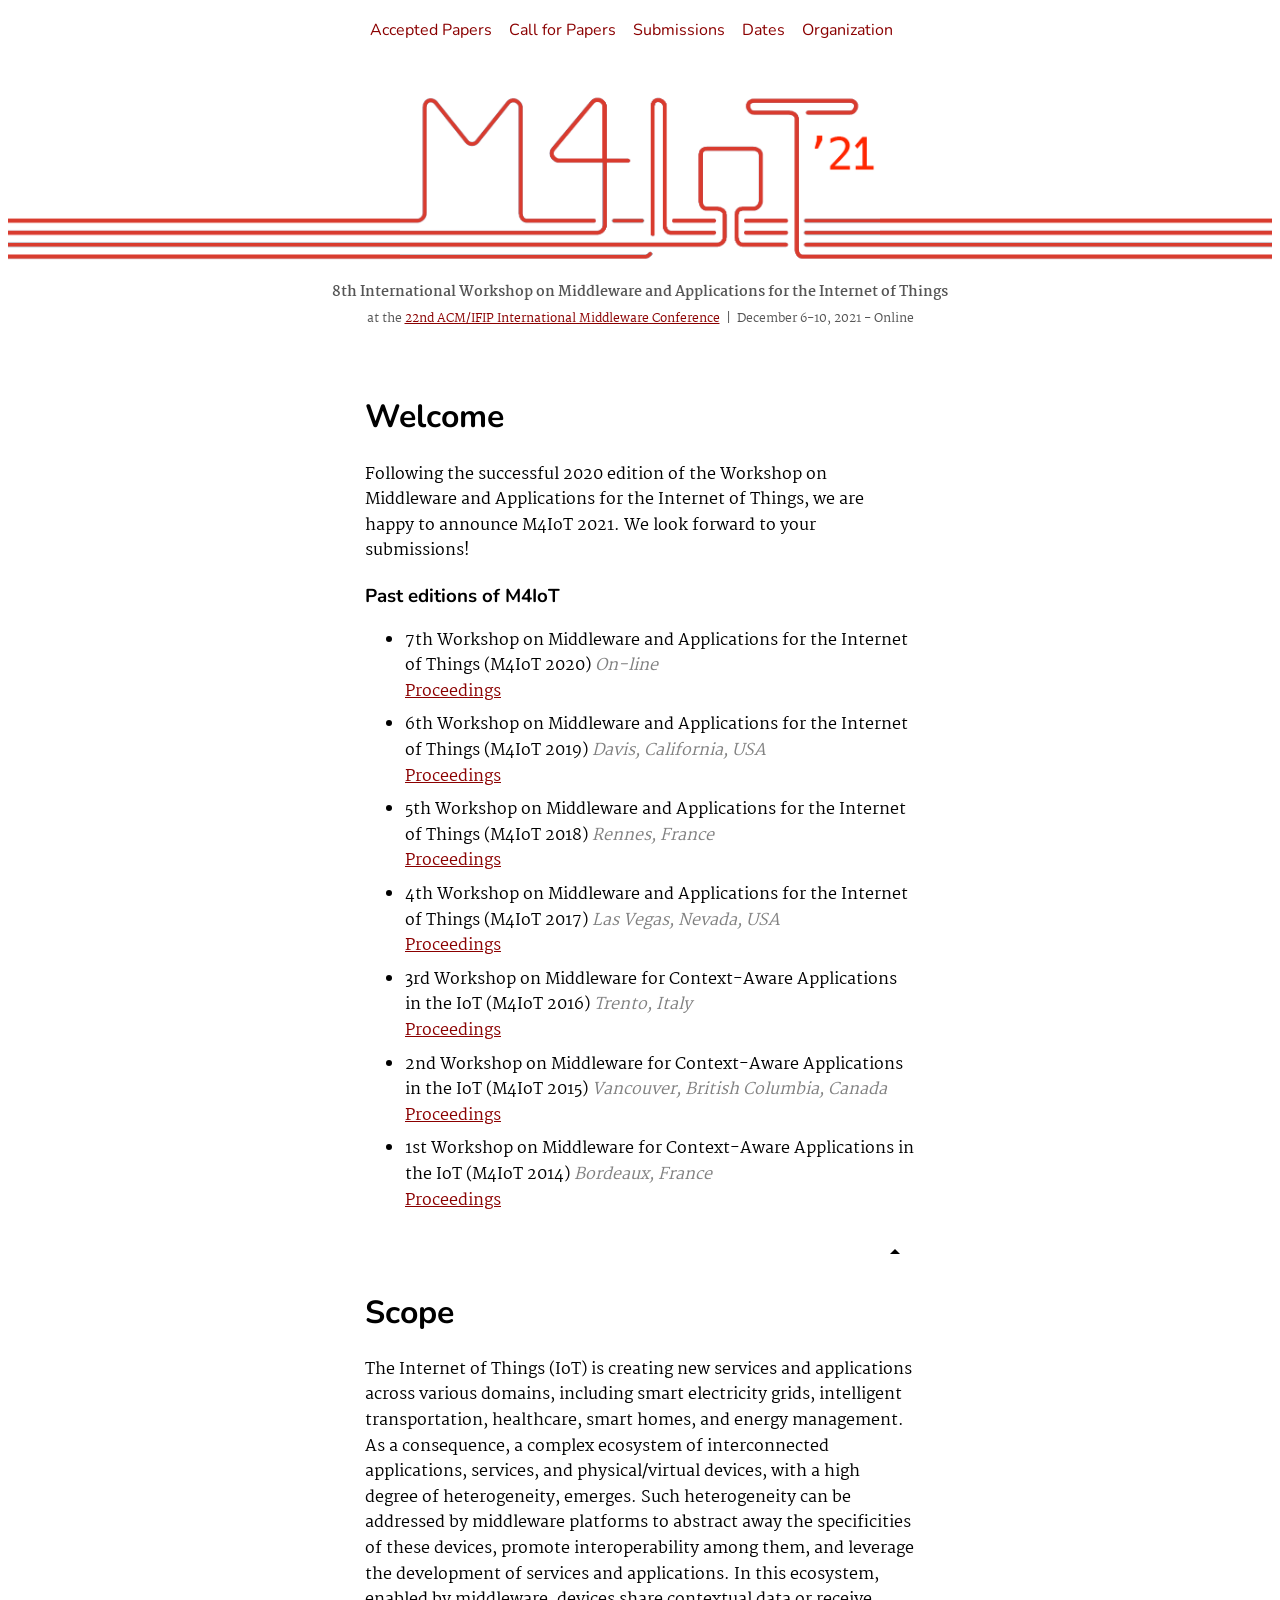
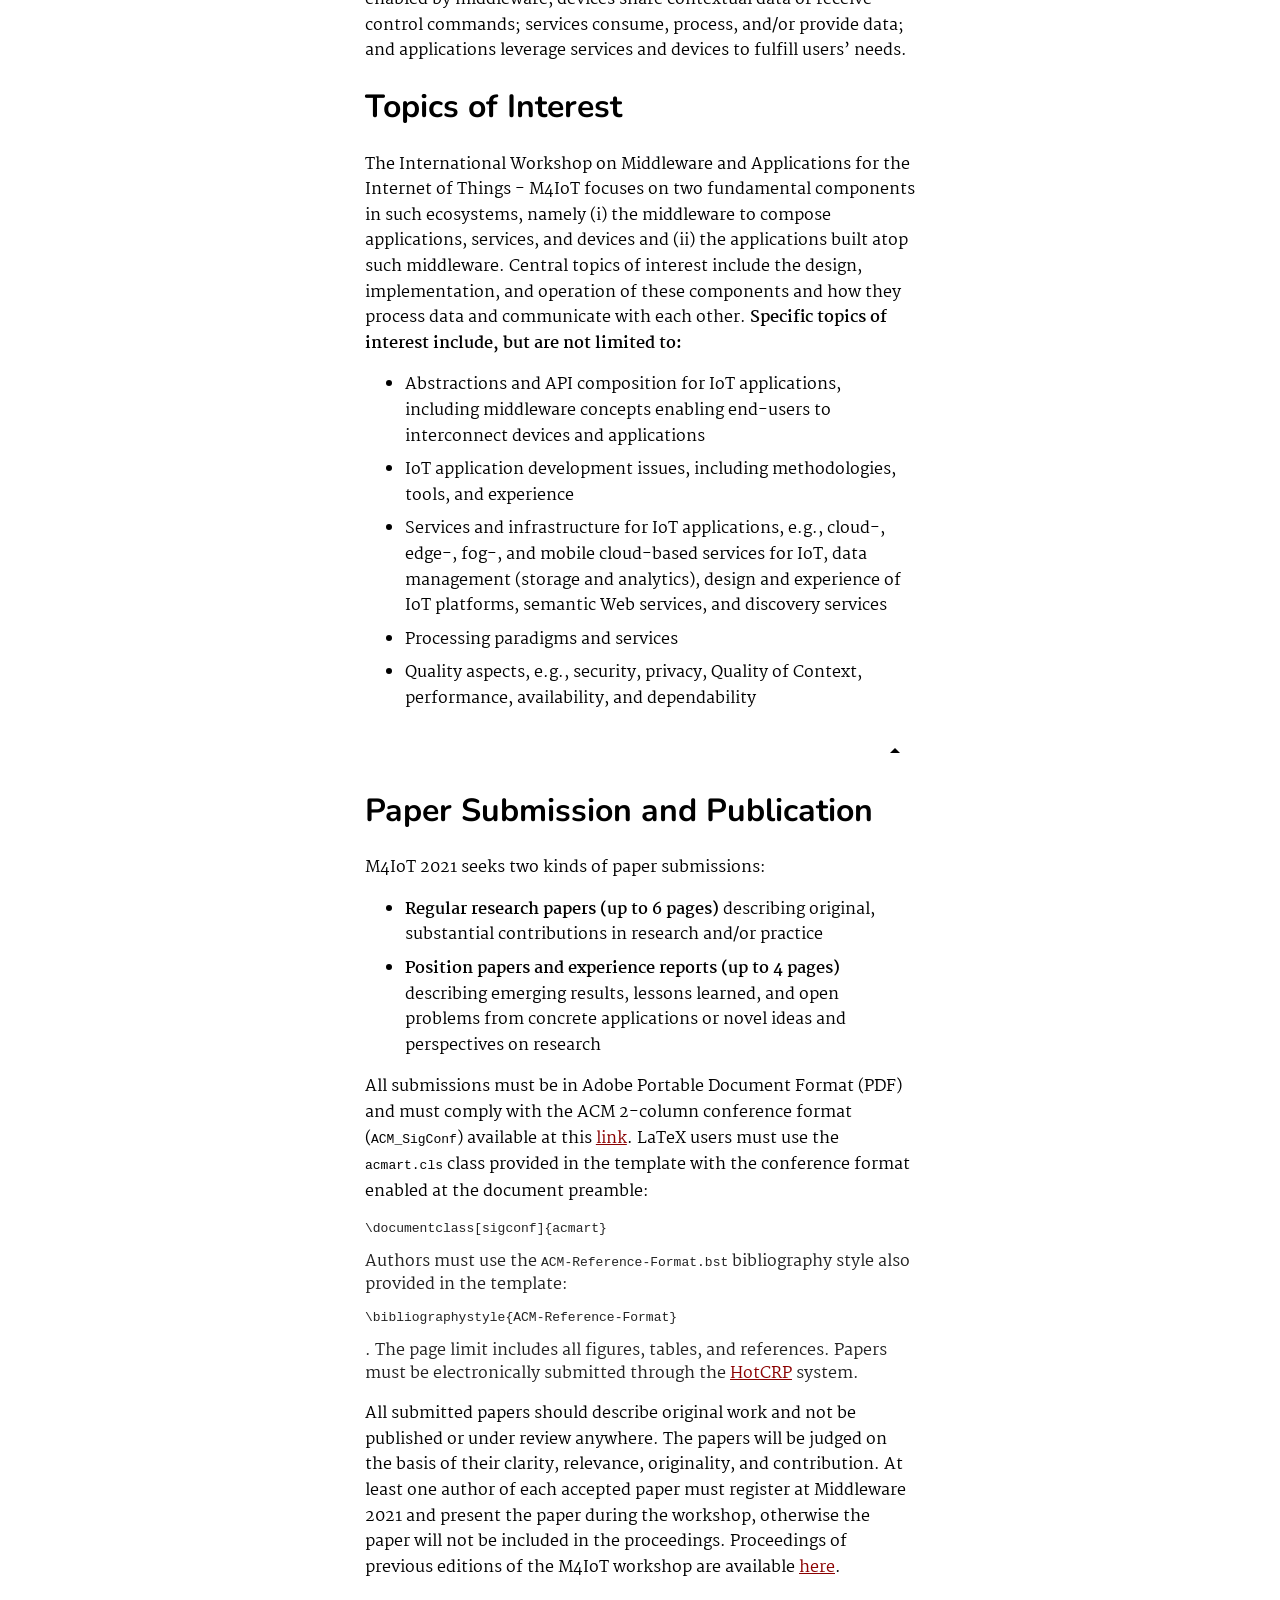
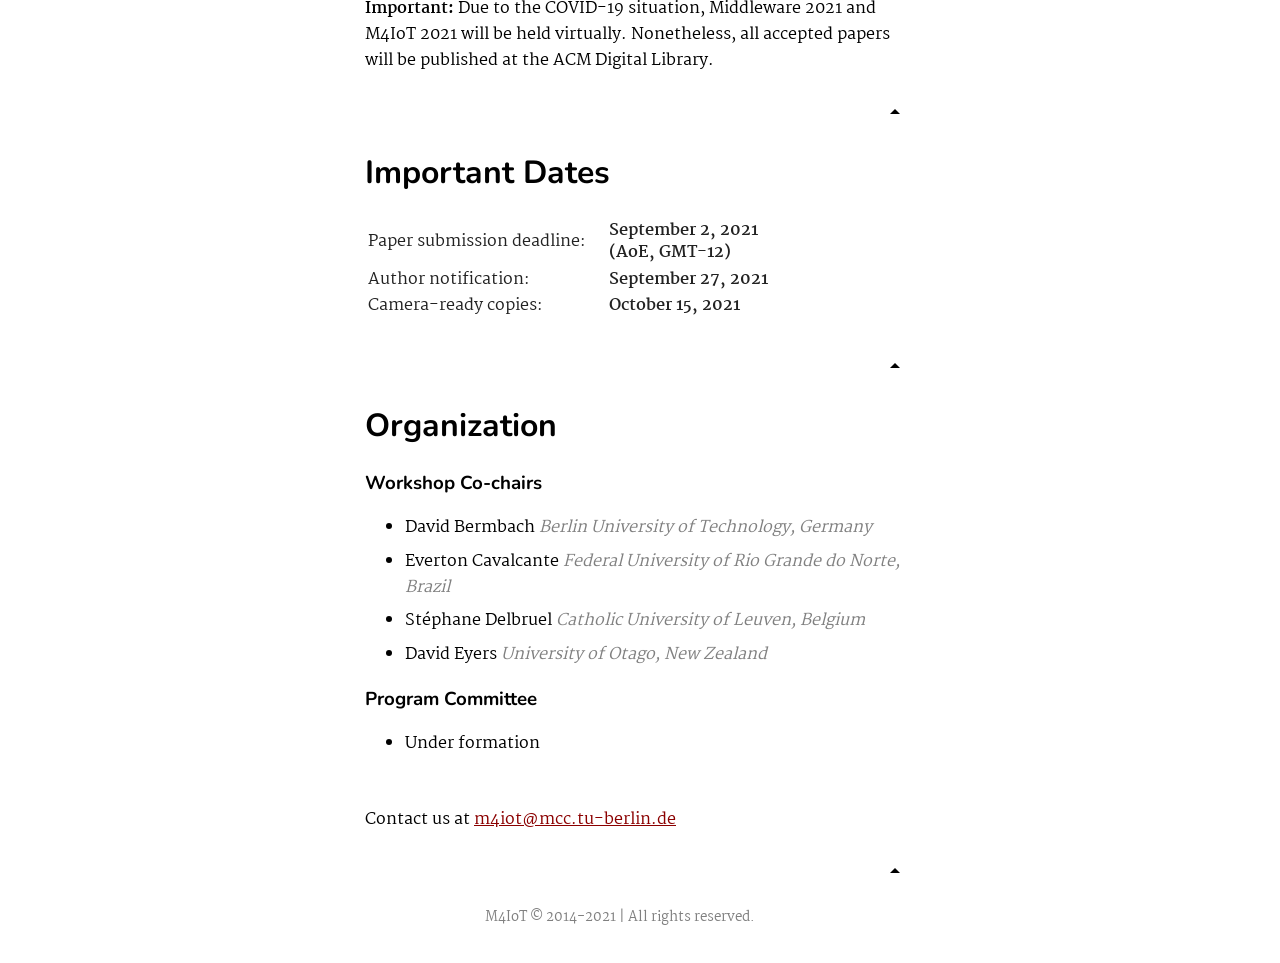
==== index.html @ c5136d1e "Minor change" ====
<!DOCTYPE html>
<html>
    <head>
        <title>M4IoT 2021 - 8th International Workshop on Middleware and Applications for the Internet of Things</title>
        <meta charset="UTF-8" />
        <meta property="og:title" content="M4IoT - Workshop on Middleware and Applications for the Internet of Things" />
        <meta property="og:type" content="website" />
        <meta property="og:url" content="http://www.m4iot.org/" />
        <meta name="description" content="The M4IoT workshop focuses on the middleware to compose applications, services, and devices, and the applications built atop such middleware." />
        <meta property="og:description" content="The M4IoT workshop focuses on the middleware to compose applications, services, and devices, and the applications built atop such middleware." />
        <meta name="viewport" content="initial-scale=1" />
        <link rel="author" href="Erik Wittern, Everton Cavalcante" />
        <link rel="apple-touch-icon" sizes="120x120" href="img/apple-touch-icon.png" />
        <link rel="icon" type="image/png" sizes="32x32" href="img/favicon-32x32_21.png" />
        <link rel="icon" type="image/png" sizes="16x16" ref="img/favicon-16x16_21.png" />
        <link href="https://fonts.googleapis.com/css?family=Nunito:400,700" rel="stylesheet" />
        <link href="https://fonts.googleapis.com/css?family=Martel:400,700" rel="stylesheet" />
        <link rel="stylesheet" type="text/css" href="css/m4iot21.css" />
    </head>
    <body>
        <div id="top-of-page"></div>
        <nav>
            <ul>
                <li><a href="#">Accepted Papers</a></li>
                <li><a href="#cfp">Call for Papers</a></li>
                <li><a href="#submissions">Submissions</a></li>
                <li><a href="#dates-location">Dates</a></li>
                <li><a href="#organization">Organization</a></li>
            </ul>
        </nav>
        <div class="logo">
            <img src="img/logo21.png" alt="M4IoT logo" style="width:100%;" />
            <p style="font-size: 0.75rem;">
                <span style="font-size: 14px; font-weight: bold">8th International Workshop on Middleware and Applications for the Internet of Things</span>
                <br />
                at the <a href="https://middleware-conf.github.io/2021/" target="_blank">22nd ACM/IFIP International Middleware Conference</a> &nbsp;|&nbsp; December 6-10, 2021 - Online
            </p>
        </div>
        <div class="container">
            <h1 id="welcome">Welcome</h1>
            <p>Following the successful 2020 edition of the Workshop on Middleware and Applications for the Internet of Things, we are happy to announce M4IoT 2021. We look forward to your submissions!</p>
            <h3>Past editions of M4IoT</h3>
            <ul>
				<li>
                    7th Workshop on Middleware and Applications for the Internet of Things (M4IoT 2020)
                    <span class="location">On-line</span><br/>
                    <a href="https://dl.acm.org/doi/proceedings/10.1145/3429881" target="_blank">Proceedings</a>
                </li>
                <li>
                    6th Workshop on Middleware and Applications for the Internet of Things (M4IoT 2019)
					<span class="location">Davis, California, USA</span><br/>
                    <a href="https://dl.acm.org/doi/proceedings/10.1145/3366610" target="_blank">Proceedings</a>
                </li>
                <li>
                    5th Workshop on Middleware and Applications for the Internet of Things (M4IoT 2018)
                    <span class="location">Rennes, France</span><br/>
                    <a href="https://dl.acm.org/doi/proceedings/10.1145/3286719" target="_blank">Proceedings</a>
                </li>
                <li>
                    4th Workshop on Middleware and Applications for the Internet of Things (M4IoT 2017)
                    <span class="location">Las Vegas, Nevada, USA</span><br/>
                    <a href="https://dl.acm.org/doi/proceedings/10.1145/3152141" target="_blank">Proceedings</a>
                </li>
                <li>
                    3rd Workshop on Middleware for Context-Aware Applications in the IoT (M4IoT 2016)
                    <span class="location">Trento, Italy</span><br/>
                    <a href="https://dl.acm.org/doi/proceedings/10.1145/3008631" target="_blank">Proceedings</a>
                </li>
                <li>
                    2nd Workshop on Middleware for Context-Aware Applications in the IoT (M4IoT 2015)
                    <span class="location">Vancouver, British Columbia, Canada</span><br/>
                    <a href="https://dl.acm.org/doi/proceedings/10.1145/2836127" target="_blank">Proceedings</a>
                </li>
                <li>
                    1st Workshop on Middleware for Context-Aware Applications in the IoT (M4IoT 2014)
                    <span class="location">Bordeaux, France</span><br/>
                    <a href="https://dl.acm.org/doi/proceedings/10.1145/2676743" target="_blank">Proceedings</a>
                </li>
            </ul>
            <div class="row">
                <a href="#top-of-page" class="btn-up">
                    <div class="arrow-up"></div>
                </a>
            </div>
			
			<!--
            <h1 id="papers">Accepted Papers</h1>
            <p>
				<ul>
					<li>
						On a Caching System with Object Sharing<br/>
						<span class="location">Nader Alfares, George Kesidis, Xi Li, Bhuvan Urgaonkar, Mahmut Kandemir (Penn State University, USA), and Takis Konstantopoulos (University of Liverpool, United Kingdom)</span>
					</li>
					<li>
						IoT-based Garbage Collecting Management System for Smart Cities<br/>
						<span class="location">Wanderson Ricardo de Medeiros and Gustavo Girão (Federal University of Rio Grande do Norte, Brazil)</span>
					</li>
					<li>
						A Study of Publish/Subscribe Middleware Under Different IoT Traffic Conditions<br/>
						<span class="location">Zhuangwei Kang, Robert Canady, Abhishek Dubey, Aniruddha Gokhale (Vanderbilt University, USA), Shashank Shekhar, and Matous Sedlacek (Siemens Technology, Germany)</span>
					</li>
				</ul>
			</p>
            <div class="row">
                <a href="#top-of-page" class="btn-up">
                    <div class="arrow-up"></div>
                </a>
            </div>
			-->
			
            <h1 id="cfp">Scope</h1>
            <p>
				The Internet of Things (IoT) is creating new services and applications across various domains, including smart electricity grids, intelligent transportation, healthcare, smart homes, and energy management. As a consequence, a complex ecosystem of interconnected applications, services, and physical/virtual devices, with a high degree of heterogeneity, emerges. Such heterogeneity can be addressed by middleware platforms to abstract away the specificities of these devices, promote interoperability among them, and leverage the development of services and applications. In this ecosystem, enabled by middleware, devices share contextual data or receive control commands; services consume, process, and/or provide data; and applications leverage services and devices to fulfill users’ needs.
			</p>
			
			<h1 id="topics">Topics of Interest</h1>
			<p>
				The International Workshop on Middleware and Applications for the Internet of Things - M4IoT focuses on two fundamental components in such ecosystems, namely (i) the middleware to compose applications, services, and devices and (ii) the applications built atop such middleware. Central topics of interest include the design, implementation, and operation of these components and how they process data and communicate with each other. <strong>Specific topics of interest include, but are not limited to:</strong>
			</p>
            <ul>
                <li>Abstractions and API composition for IoT applications, including middleware concepts enabling end-users to interconnect devices and applications</li>
                <li>IoT application development issues, including methodologies, tools, and experience</li>
                <li>Services and infrastructure for IoT applications, e.g., cloud-, edge-, fog-, and mobile cloud-based services for IoT, data management (storage and analytics), design and experience of IoT platforms, semantic Web services, and discovery services</li>
                <li>Processing paradigms and services</li>
                <li>Quality aspects, e.g., security, privacy, Quality of Context, performance, availability, and dependability</li>
            </ul>
            <div class="row">
                <a href="#top-of-page" class="btn-up">
                    <div class="arrow-up"></div>
                </a>
            </div>
			
            <h1 id="submissions">Paper Submission and Publication</h1>
            <p> M4IoT 2021 seeks two kinds of paper submissions: </p>
            <ul>
                <li>
					<strong>Regular research papers (up to 6 pages)</strong> describing original, substantial contributions in research and/or practice
                </li>
                <li>
					<strong>Position papers and experience reports (up to 4 pages)</strong> describing emerging results, lessons learned, and open problems from concrete applications or novel ideas and perspectives on research
                </li>
            </ul>
            <p>
				All submissions must be in Adobe Portable Document Format (PDF) and must comply with the ACM 2-column conference format (<code>ACM_SigConf</code>) available at this <a href="http://www.acm.org/publications/proceedings-template" target="_blank">link</a>. LaTeX users must use the <code>acmart.cls</code> class provided in the template with the conference format enabled at the document preamble: <pre>\documentclass[sigconf]{acmart}</pre>Authors must use the <code>ACM-Reference-Format.bst</code> bibliography style also provided in the template:<pre>\bibliographystyle{ACM-Reference-Format}</pre>. The page limit includes all figures, tables, and references. Papers must be electronically submitted through the <a href="https://m4iot21.hotcrp.com" target="_blank">HotCRP</a> system.
            </p>
            <p>
				All submitted papers should describe original work and not be published or under review anywhere. The papers will be judged on the basis of their clarity, relevance, originality, and contribution. At least one author of each accepted paper must register at Middleware 2021 and present the paper during the workshop, otherwise the paper will not be included in the proceedings. Proceedings of previous editions of the M4IoT workshop are available <a href="http://bit.ly/m4iot-proceedings" target="_blank">here</a>.
            </p>
			<p>
				<strong>Important:</strong> Due to the COVID-19 situation, Middleware 2021 and M4IoT 2021 will be held virtually. Nonetheless, all accepted papers will be published at the ACM Digital Library.
            </p>
            <div class="row">
                <a href="#top-of-page" class="btn-up">
                    <div class="arrow-up"></div>
                </a>
            </div>
			
            <h1 id="dates-location">Important Dates</h1>
            <table class="dates">
                <tr>
                    <td>Paper submission deadline:</td>
                    <td><strong>September 2, 2021<br/>(AoE, GMT-12)</strong></td>
                </tr>
                <tr>
                    <td>Author notification:</td>
                    <td><strong>September 27, 2021</strong></td>
                </tr>
                <tr>
                    <td>Camera-ready copies: </td>
                    <td><strong>October 15, 2021</strong></td>
                </tr>
            </table>
			<br />
            <div class="row">
                <a href="#top-of-page" class="btn-up">
                    <div class="arrow-up"></div>
                </a>
            </div>
			
            <h1 id="organization">Organization</h1>
            <h3>Workshop Co-chairs</h3>
            <ul>
                <li>David Bermbach <span class="location">Berlin University of Technology, Germany</span></li>
                <li>Everton Cavalcante <span class="location">Federal University of Rio Grande do Norte, Brazil</span> </li>
                <li>Stéphane Delbruel <span class="location">Catholic University of Leuven, Belgium</span></li>
                <li>David Eyers <span class="location">University of Otago, New Zealand</span></li>
            </ul>
            <h3>Program Committee</h3>
            <ul>
				<li>Under formation</li>
				<!--
				<li>Rossana Andrade <span class="location">Federal University of Ceará, Brazil</span></li>
				<li>Jean-Paul Arcangeli <span class="location">University of Toulouse III - Paul Sabatier, France</span></li>
				<li>Thais Batista <span class="location">Federal University of Rio Grandde do Norte, Brazil</span></li>
				<li>Sophie Chabridon <span class="location">Télécom SudParis/Institute Polytechnique de Paris, France</span></li>
				<li>Abhishek Chandra <span class="location">University of Minnesota, USA</span></li>
				<li>Denis Conan <span class="location">Télécom SudParis/Institute Polytechnique de Paris, France</span></li>
				<li>Thierry Coupaye <span class="location">Orange Labs, France</span></li>
				<li>Flávia Delicato <span class="location">Federal Fluminense University, Brazil</span></li>
				<li>Vincenzo de Maio <span class="location">Vienna University of Technology, Austria</span></li>
				<li>Abhishek Dubey <span class="location">Vanderbilt University, USA</span></li>
				<li>Paul Grace <span class="location">Aston University, United Kingdom</span></li>
				<li>Romain Laborde <span class="location">University of Toulouse III - Paul Sabatier, France</span></li>
				<li>Kevin Lee <span class="location">Deakin University, Australia</span></li>
				<li>Ken Moody <span class="location">University of Cambridge, United Kingdom</span></li>
				<li>Frank Pallas <span class="location">Berlin University of Technology, Germany</span></li>
				<li>Thomas Pasquier <span class="location">University of Bristol, United Kingdom</span></li>
				<li>Davy Preuveneers <span class="location">Catholic University of Leuven, Belgium</span></li>
				<li>Philippe Roose <span class="location">University of Pau and Pays de l'Adour, France</span></li>
				<li>Douglas Schmidt <span class="location">Vanderbilt University, USA</span></li>
				<li>Chantal Taconet <span class="location">Télécom SudParis/Institute Polytechnique de Paris, France</span></li>
 				<li>Jó Ueyama <span class="location">University of São Paulo, Brazil</span></li>
				<li>Shigeng Zhang <span class="location">Central South University, China</span></li>
				-->
			</ul>
			
            <p style="margin-top: 50px">Contact us at <a href="mailto:m4iot@mcc.tu-berlin.de">m4iot@mcc.tu-berlin.de</a></p>
            <div class="row">
                <a href="#top-of-page" class="btn-up">
                    <div class="arrow-up"></div>
                </a>
            </div>
			
			<!--
            <a class="twitter-timeline" data-lang="en" data-height="500" href="https://twitter.com/M4IoT">Tweets by M4IoT</a> 
            <script async src="//platform.twitter.com/widgets.js" charset="utf-8"></script>
            <div class="row">
                <a href="#top-of-page" class="btn-up">
                    <div class="arrow-up"></div>
                </a>
            </div>
			-->
			
            <p class="gray center">
				<small>M4IoT &copy; 2014-2021 | All rights reserved.</small>
			</p>
            <script>
                (function(i, s, o, g, r, a, m) {
                  i["GoogleAnalyticsObject"] = r;
                  (i[r] =
                	i[r] ||
                	function() {
                	  (i[r].q = i[r].q || []).push(arguments);
                	}),
                	(i[r].l = 1 * new Date());
                  (a = s.createElement(o)), (m = s.getElementsByTagName(o)[0]);
                  a.async = 1;
                  a.src = g;
                  m.parentNode.insertBefore(a, m);
                })(
                  window,
                  document,
                  "script",
                  "https://www.google-analytics.com/analytics.js",
                  "ga"
                );
                ga("create", "UA-100326039-1", "auto");
                ga("send", "pageview");
            </script> 
        </div>
    </body>
</html>
---- css/m4iot21.css ----
/*
 * What follows is the result of much research on cross-browser styling.
 * Credit left inline and big thanks to Nicolas Gallagher, Jonathan Neal,
 * Kroc Camen, and the H5BP dev community and team.
 */

/* ==========================================================================
   Base styles: opinionated defaults
   ========================================================================== */

html {
  color: #222;
  font-size: 1em;
  line-height: 1.4;
}

/*
 * Remove text-shadow in selection highlight:
 * https://twitter.com/miketaylr/status/12228805301
 *
 * These selection rule sets have to be separate.
 * Customize the background color to match your design.
 */

::selection {
  background: #b3d4fc;
  text-shadow: none;
}

/*
 * A better looking default horizontal rule
 */

hr {
  display: block;
  height: 1px;
  border: 0;
  border-top: 1px solid #ccc;
  margin: 1em 0;
  padding: 0;
}

/*
 * Remove the gap between audio, canvas, iframes,
 * images, videos and the bottom of their containers:
 * https://github.com/h5bp/html5-boilerplate/issues/440
 */

audio,
canvas,
iframe,
img,
svg,
video {
  vertical-align: middle;
}

/*
 * Remove default fieldset styles.
 */

fieldset {
  border: 0;
  margin: 0;
  padding: 0;
}

/*
 * Allow only vertical resizing of textareas.
 */

textarea {
  resize: vertical;
}

/* ==========================================================================
   Browser Upgrade Prompt
   ========================================================================== */

.browserupgrade {
  margin: 0.2em 0;
  background: #ccc;
  color: #000;
  padding: 0.2em 0;
}

/* ==========================================================================
   Author's custom styles
   ========================================================================== */
body {
  font-family: "Martel", serif;
  background-color: #ffffff;
}

h1,
h2,
h3,
h4,
h5,
h6 {
  font-weight: 700;
  font-family: "Nunito", sans-serif;
}

p,
h1,
h2,
h3,
h4,
h5,
h6,
li {
  color: black;
}

p,
li {
  line-height: 1.6rem;
  font-weight: 400;
}

li {
  margin-bottom: 0.5rem;
}

a {
  color: #8b0000;
}

iframe,
object,
embed {
  max-width: 100%;
}

nav {
  font-family: "Nunito", sans-serif;
  max-width: 550px;
  min-width: 300px;
  margin: auto;
  padding: 10px;
  display: block;
  height: 60px;
  text-align: center;
  text-align: center;
}

nav ul {
  list-style-type: none;
  margin: 0px;
  padding: 0px;
  display: inline-table;
  text-align: center;
}

nav ul li {
  float: left;
  margin-right: 17px;
  display: inline;
}

nav ul li a {
  text-decoration: none;
}

.logo {
  background: url("../img/background21.png") repeat-x left top;
  background-size: auto 100%;
  padding: 0;
  margin: auto;
  height: 180px;
  text-align: center;
  margin-bottom: 6rem;
}

.logo img {
  max-width: 480px;
  top: 0;
  margin: auto;
}

.logo p {
  color: #555555;
}

.container {
  max-width: 550px;
  min-width: 300px;
  margin: auto;
  padding: 10px;
  display: block;
}

span.location {
  color: gray;
  font-style: italic;
}

strong {
  font-weight: 700;
}

a.btn-up {
  display: block;
  margin-top: 10px;
  margin-bottom: 10px;
  width: 40px;
  height: 40px;
  float: right;
}

table.dates {
  max-width: 500px;
  border: 0px;
}
table.dates td {
  padding-right: 20px;
}

.arrow-up {
  width: 0;
  height: 0;
  border-left: 5px solid transparent;
  border-right: 5px solid transparent;
  border-bottom: 5px solid black;
  margin: auto;
  margin-top: 10px;
}

.row {
  display: block;
  height: 40px;
}

.gray {
  color: gray;
}

.em {
  font-style: italic;
}

.red {
  color: red;
}

.center {
  text-align: center;
}

@media (max-width: 500px) {
  .logo {
    background: none;
  }
}

/* ==========================================================================
   Helper classes
   ========================================================================== */

/*
 * Hide visually and from screen readers
 */

.hidden {
  display: none !important;
}

/*
 * Hide only visually, but have it available for screen readers:
 * http://snook.ca/archives/html_and_css/hiding-content-for-accessibility
 */

.visuallyhidden {
  border: 0;
  clip: rect(0 0 0 0);
  height: 1px;
  margin: -1px;
  overflow: hidden;
  padding: 0;
  position: absolute;
  width: 1px;
}

/*
 * Extends the .visuallyhidden class to allow the element
 * to be focusable when navigated to via the keyboard:
 * https://www.drupal.org/node/897638
 */

.visuallyhidden.focusable:active,
.visuallyhidden.focusable:focus {
  clip: auto;
  height: auto;
  margin: 0;
  overflow: visible;
  position: static;
  width: auto;
}

/*
 * Hide visually and from screen readers, but maintain layout
 */

.invisible {
  visibility: hidden;
}

/*
 * Clearfix: contain floats
 *
 * For modern browsers
 * 1. The space content is one way to avoid an Opera bug when the
 *    `contenteditable` attribute is included anywhere else in the document.
 *    Otherwise it causes space to appear at the top and bottom of elements
 *    that receive the `clearfix` class.
 * 2. The use of `table` rather than `block` is only necessary if using
 *    `:before` to contain the top-margins of child elements.
 */

.clearfix:before,
.clearfix:after {
  content: " "; /* 1 */
  display: table; /* 2 */
}

.clearfix:after {
  clear: both;
}

/* ==========================================================================
   EXAMPLE Media Queries for Responsive Design.
   These examples override the primary ('mobile first') styles.
   Modify as content requires.
   ========================================================================== */

@media only screen and (min-width: 35em) {
  /* Style adjustments for viewports that meet the condition */
}

@media print, (min-resolution: 1.25dppx), (min-resolution: 120dpi) {
  /* Style adjustments for high resolution devices */
}

/* ==========================================================================
   Print styles.
   Inlined to avoid the additional HTTP request:
   http://www.phpied.com/delay-loading-your-print-css/
   ========================================================================== */

@media print {
  *,
  *:before,
  *:after,
  *:first-letter,
  *:first-line {
    background: transparent !important;
    color: #000 !important; /* Black prints faster:
                                   http://www.sanbeiji.com/archives/953 */
    box-shadow: none !important;
    text-shadow: none !important;
  }

  a,
  a:visited {
    text-decoration: underline;
  }

  a[href]:after {
    content: " (" attr(href) ")";
  }

  abbr[title]:after {
    content: " (" attr(title) ")";
  }

  /*
     * Don't show links that are fragment identifiers,
     * or use the `javascript:` pseudo protocol
     */

  a[href^="#"]:after,
  a[href^="javascript:"]:after {
    content: "";
  }

  pre,
  blockquote {
    border: 1px solid #999;
    page-break-inside: avoid;
  }

  /*
     * Printing Tables:
     * http://css-discuss.incutio.com/wiki/Printing_Tables
     */

  thead {
    display: table-header-group;
  }

  tr,
  img {
    page-break-inside: avoid;
  }

  img {
    max-width: 100% !important;
  }

  p,
  h2,
  h3 {
    orphans: 3;
    widows: 3;
  }

  h2,
  h3 {
    page-break-after: avoid;
  }
}
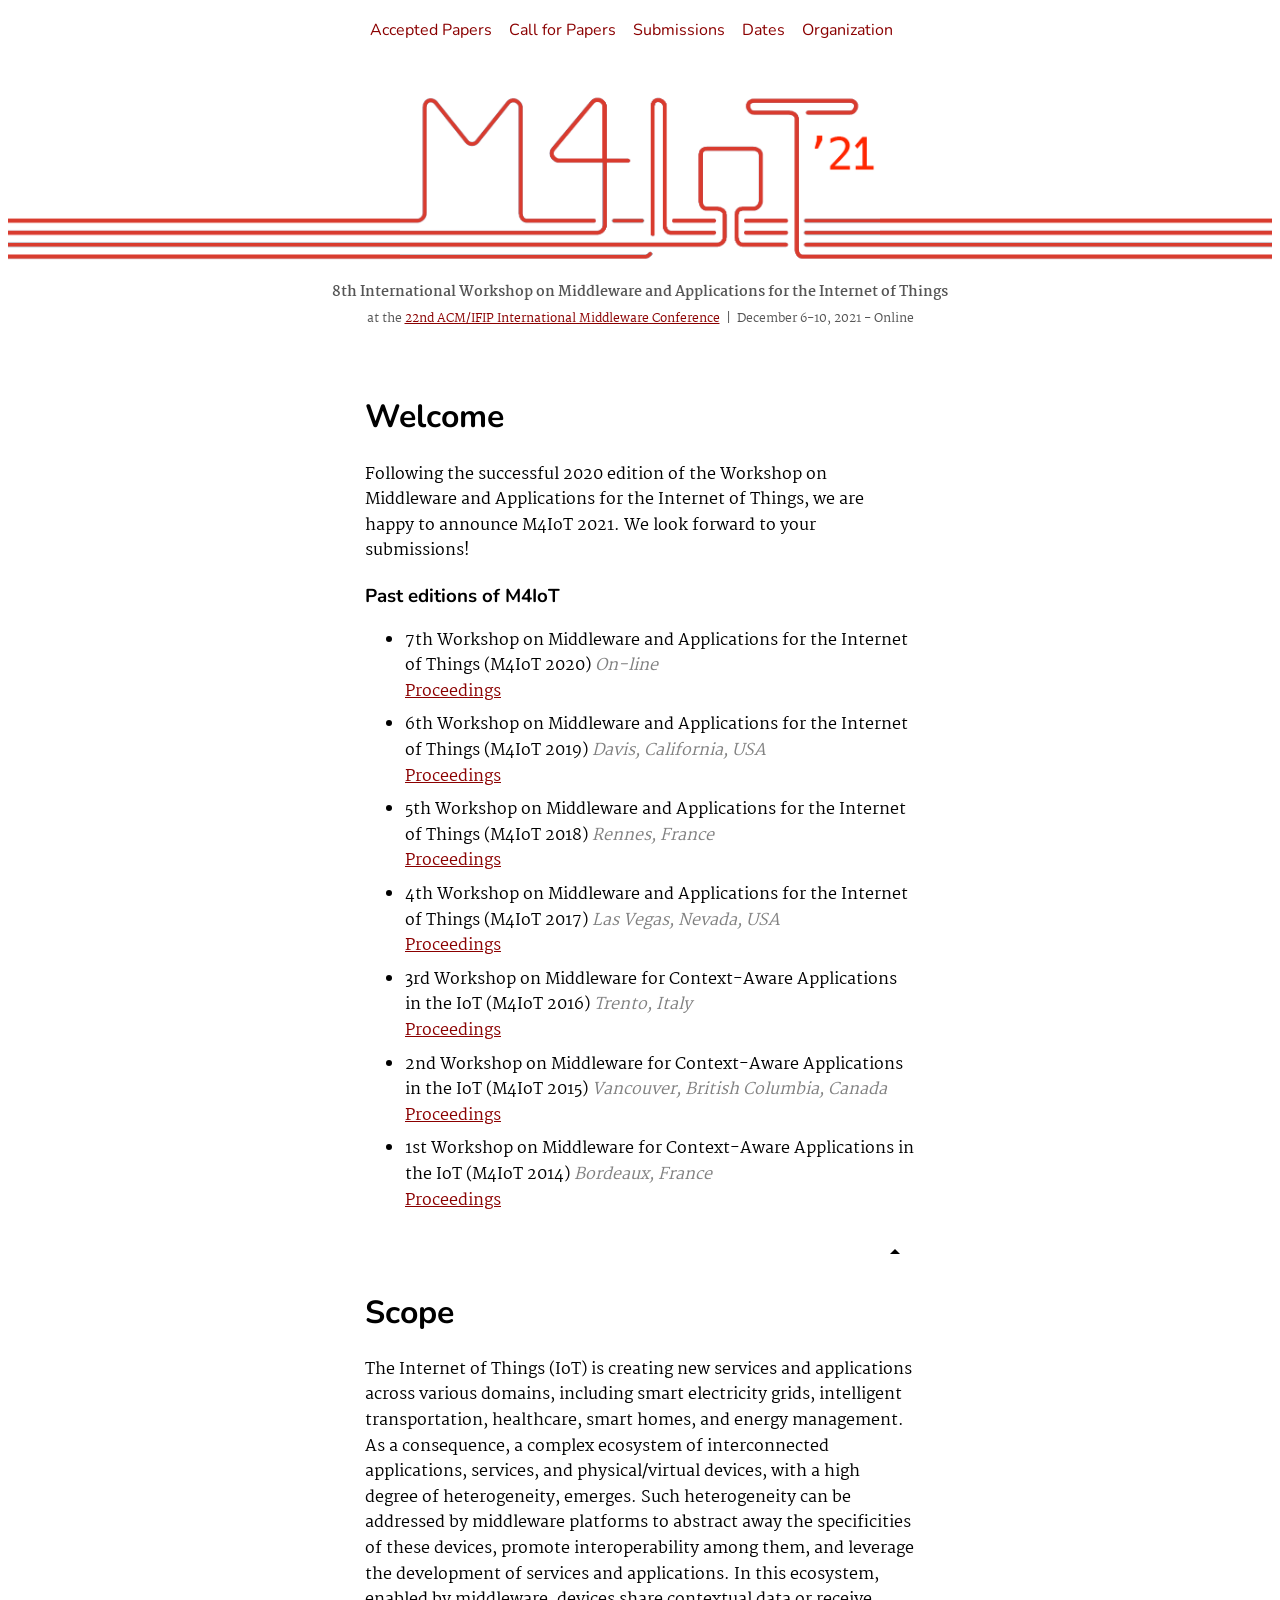
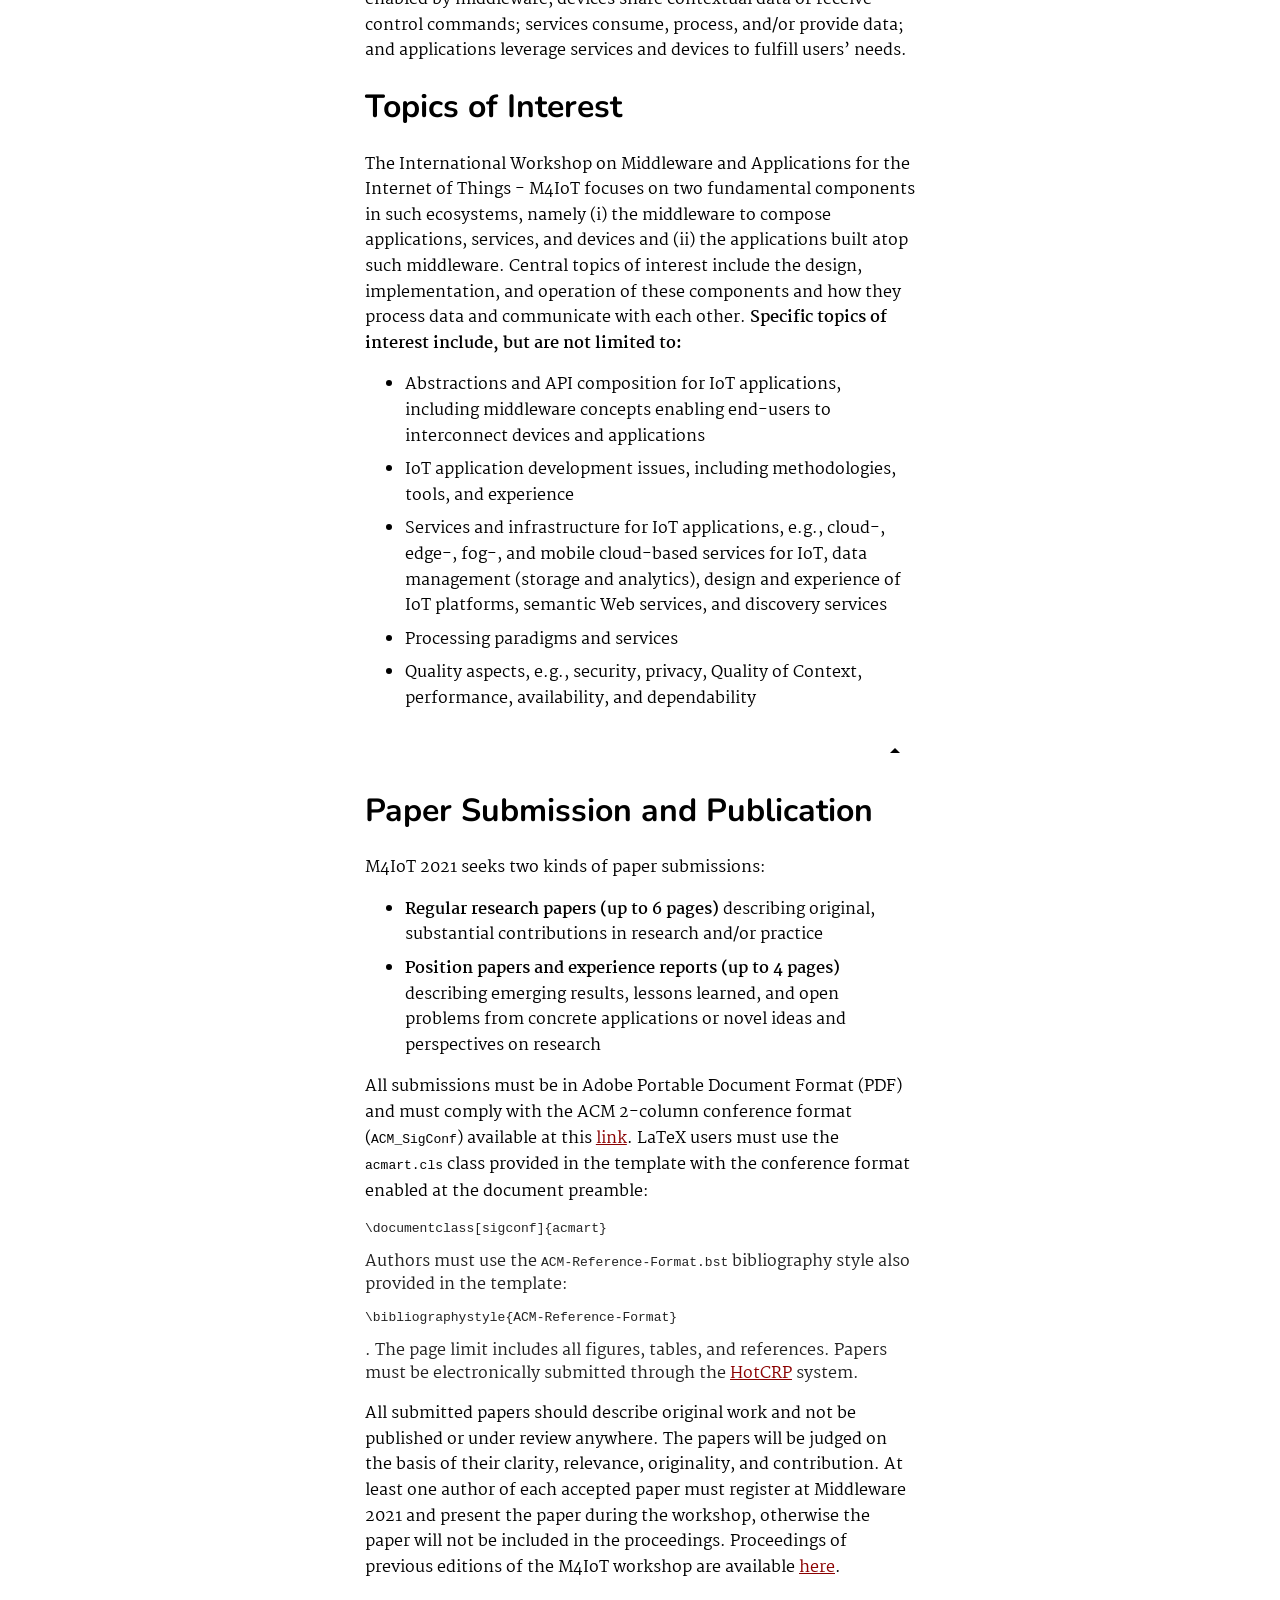
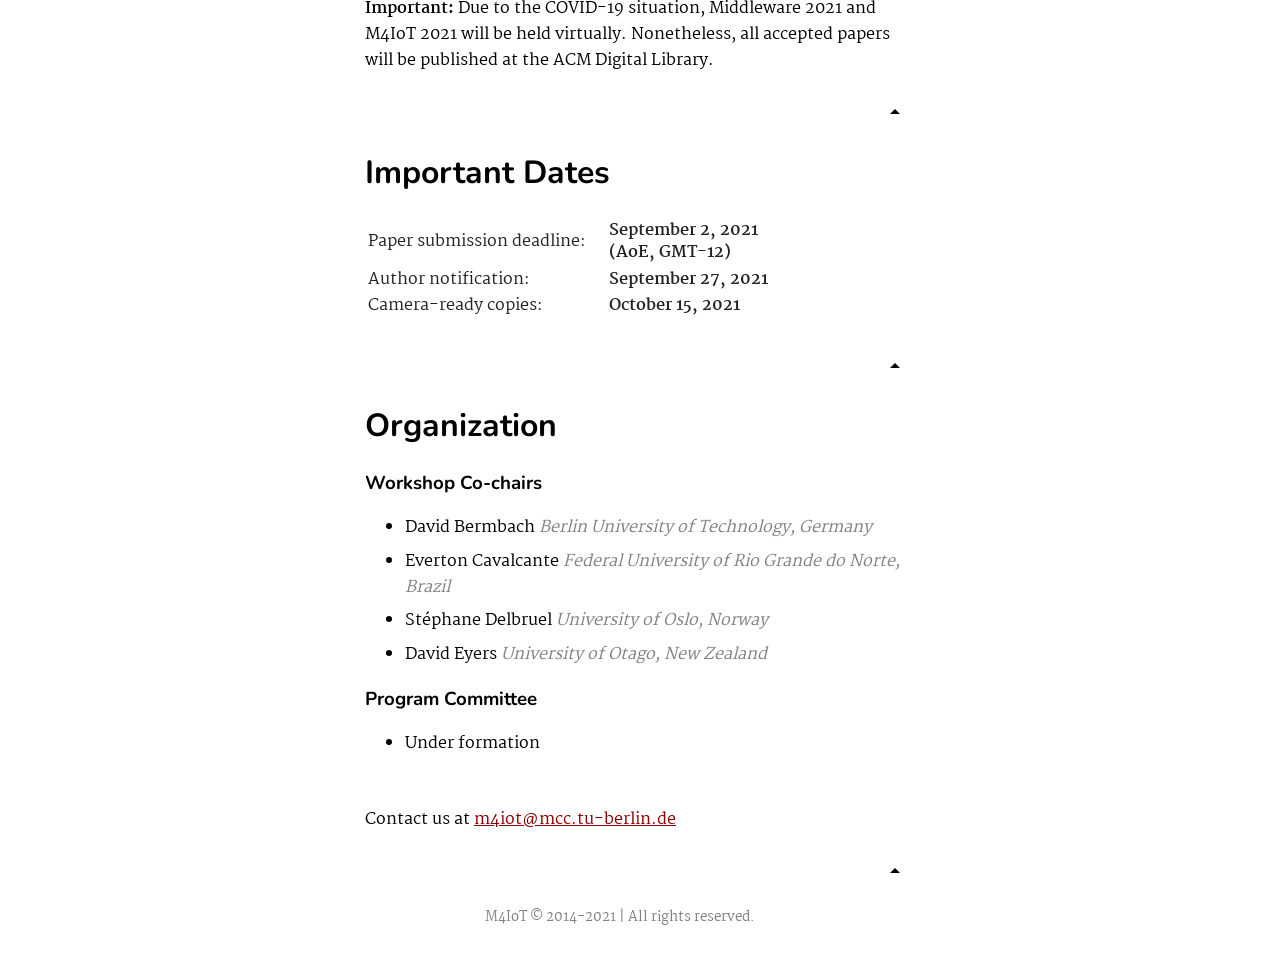
==== commit b32a29f6: "Minor change" ====
--- a/index.html
+++ b/index.html
@@ -182,7 +182,7 @@
             <ul>
                 <li>David Bermbach <span class="location">Berlin University of Technology, Germany</span></li>
                 <li>Everton Cavalcante <span class="location">Federal University of Rio Grande do Norte, Brazil</span> </li>
-                <li>Stéphane Delbruel <span class="location">Catholic University of Leuven, Belgium</span></li>
+                <li>Stéphane Delbruel <span class="location">University of Oslo, Norway</span></li>
                 <li>David Eyers <span class="location">University of Otago, New Zealand</span></li>
             </ul>
             <h3>Program Committee</h3>
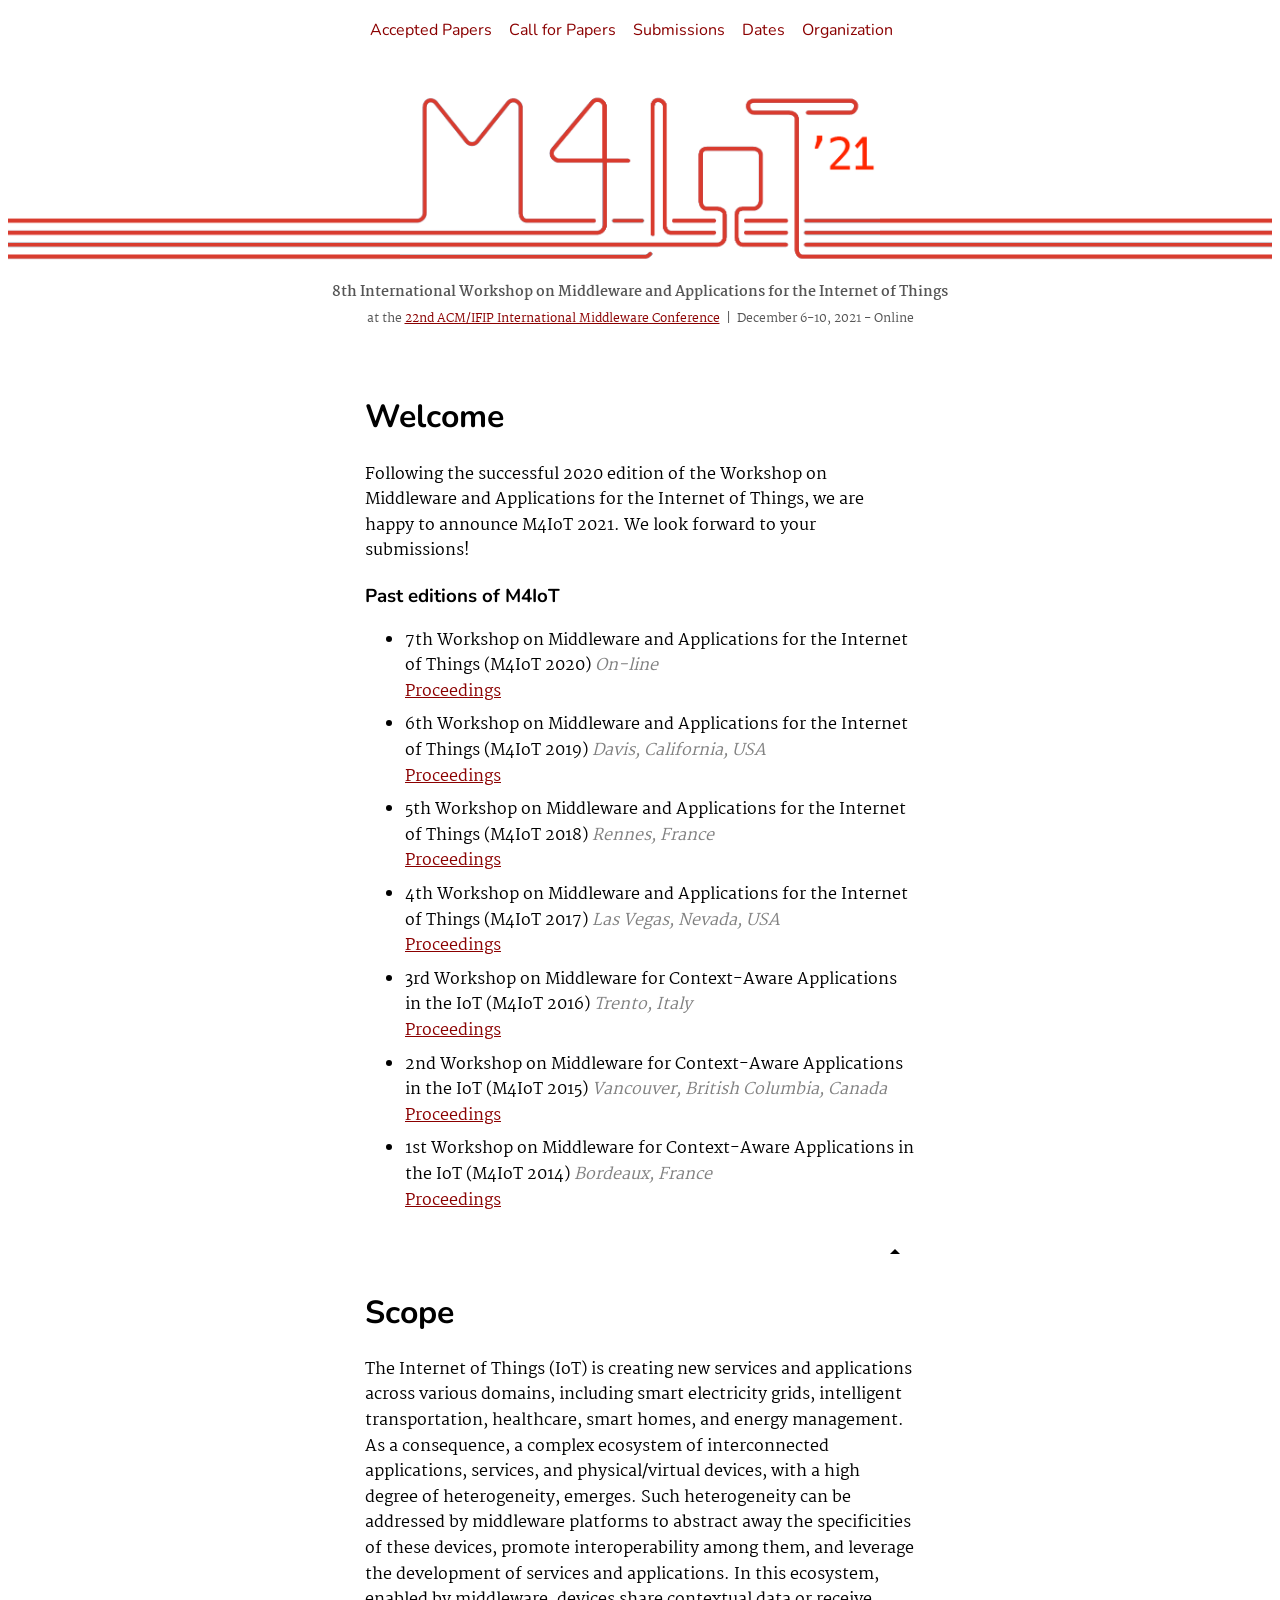
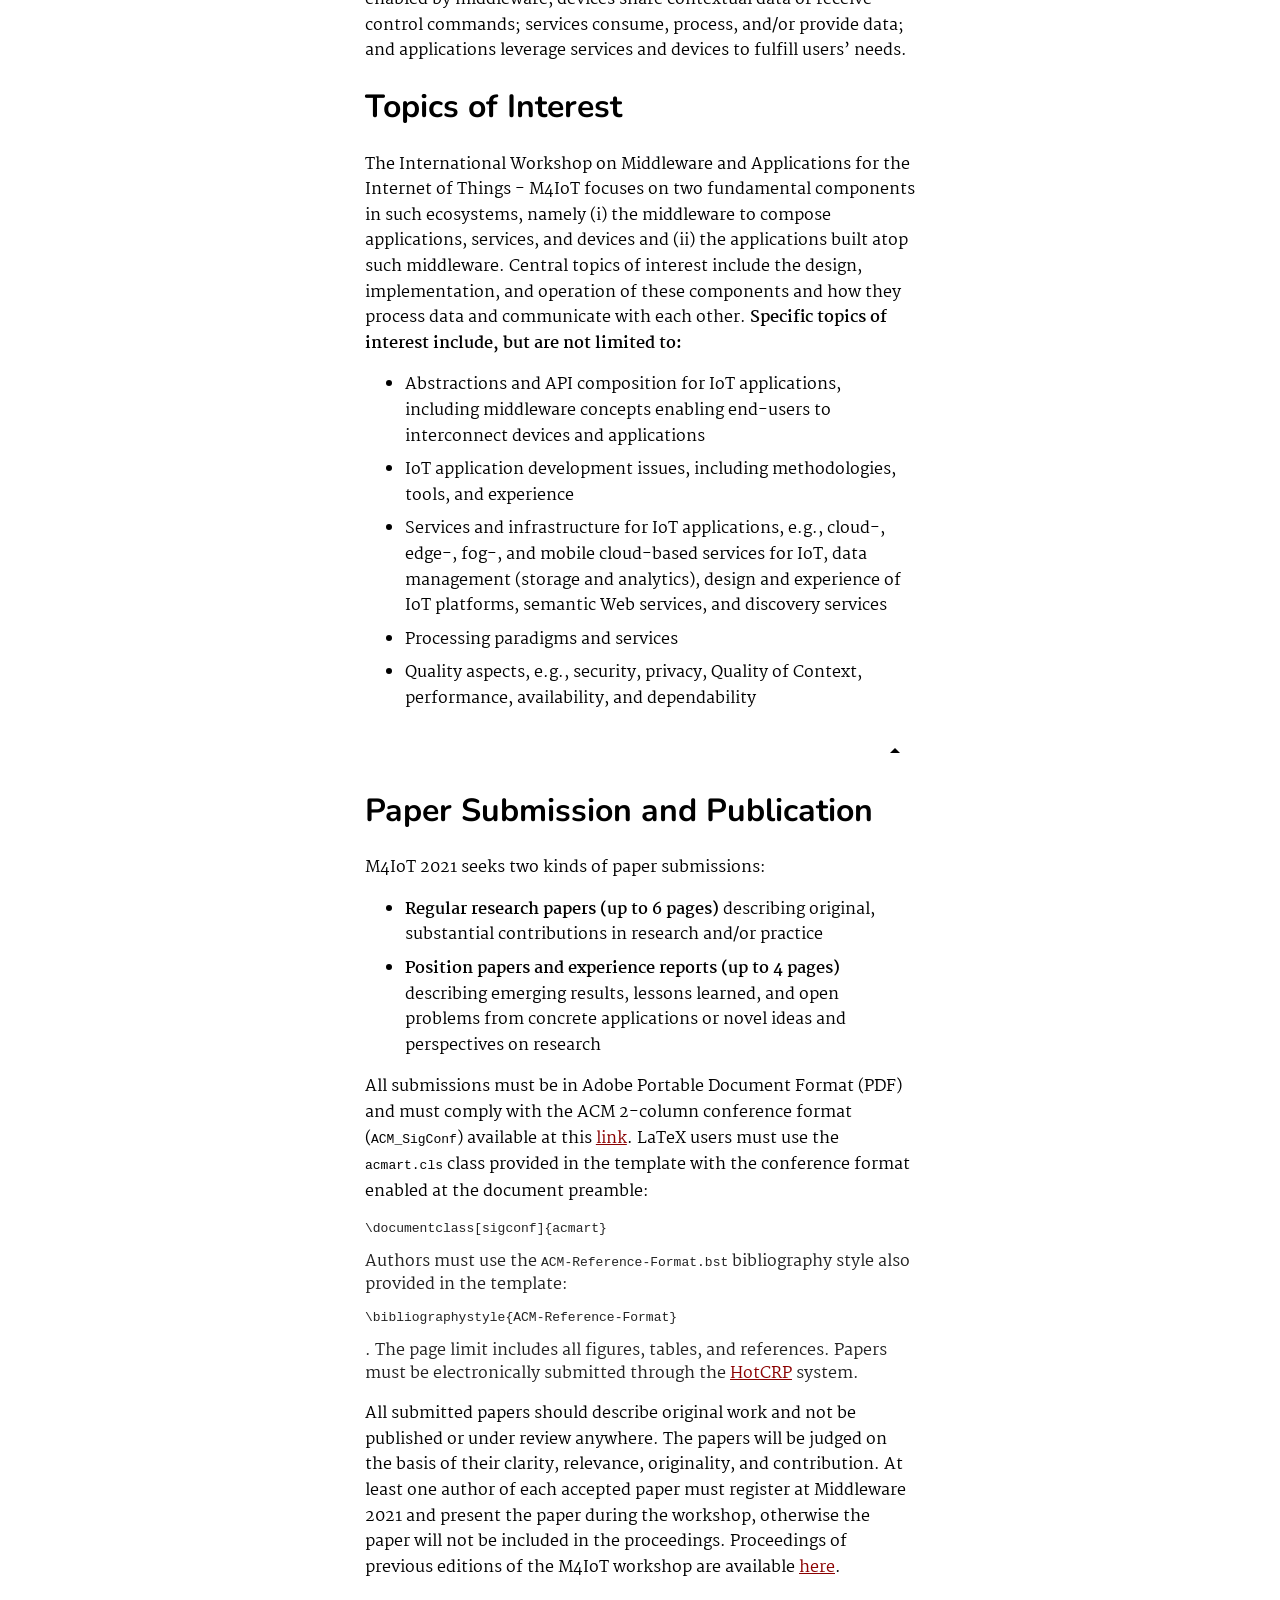
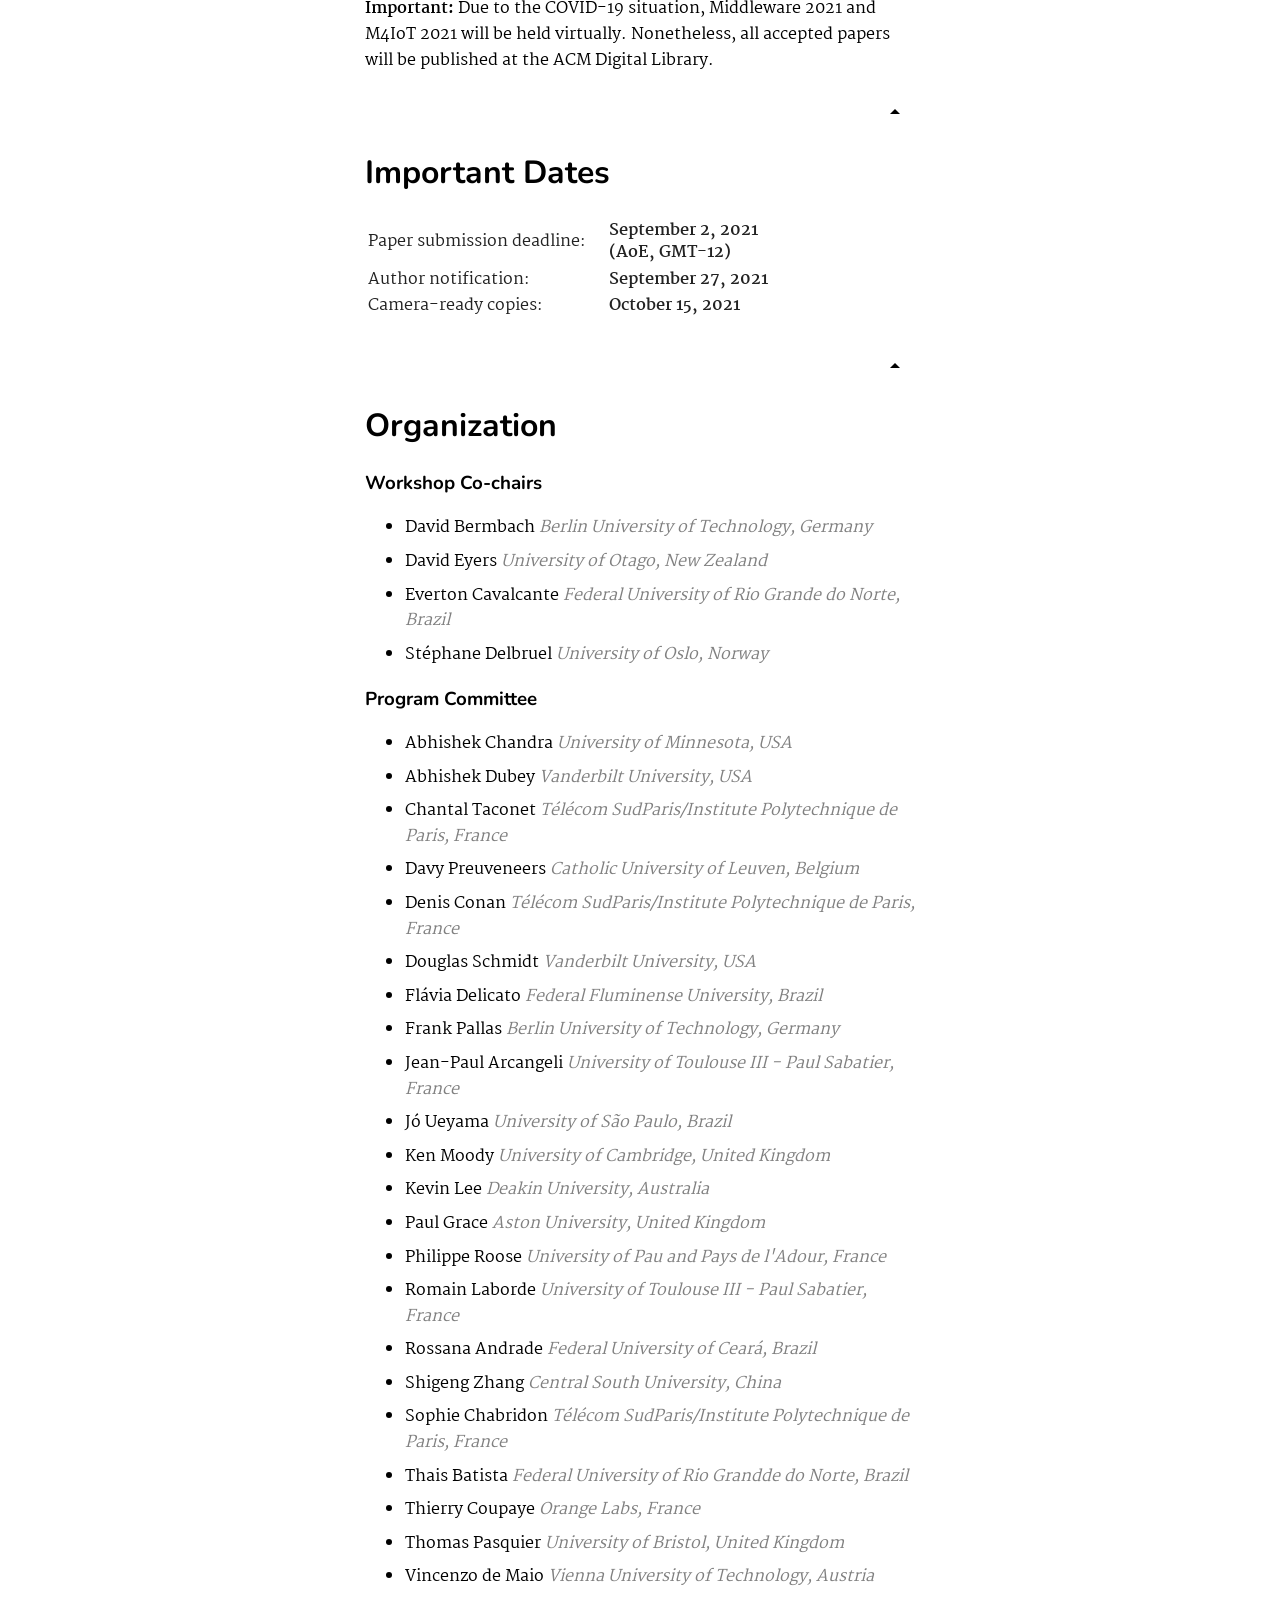
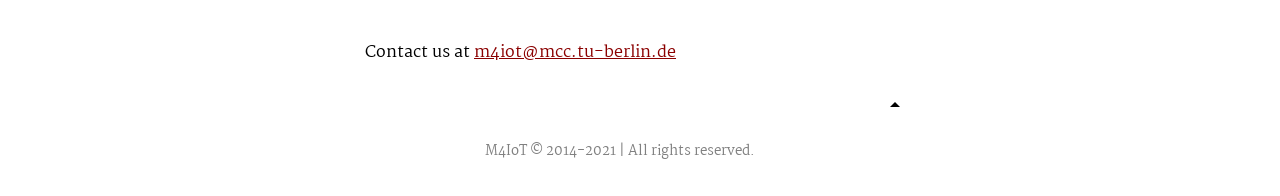
==== commit fc8cb5b6: "Adding PC" ====
--- a/index.html
+++ b/index.html
@@ -16,8 +16,32 @@
         <link href="https://fonts.googleapis.com/css?family=Nunito:400,700" rel="stylesheet" />
         <link href="https://fonts.googleapis.com/css?family=Martel:400,700" rel="stylesheet" />
         <link rel="stylesheet" type="text/css" href="css/m4iot21.css" />
+		
+		<script type="text/javascript">
+			function sortList() {
+				var list, i, switching, b, shouldSwitch;
+				list = document.getElementById("pc");
+				switching = true;
+				while (switching) {
+					switching = false;
+					b = list.getElementsByTagName("li");
+					for (i = 0; i < (b.length - 1); i++) {
+						shouldSwitch = false;
+						if (b[i].innerHTML.toLowerCase() > b[i+1].innerHTML.toLowerCase()) {
+							shouldSwitch = true;
+							break;
+						}
+					}
+					if (shouldSwitch) {
+						b[i].parentNode.insertBefore(b[i+1], b[i]);
+						switching = true;
+					}
+				}
+			}
+		</script>
+		
     </head>
-    <body>
+    <body onLoad="sortList()"> 
         <div id="top-of-page"></div>
         <nav>
             <ul>
@@ -181,14 +205,12 @@
             <h3>Workshop Co-chairs</h3>
             <ul>
                 <li>David Bermbach <span class="location">Berlin University of Technology, Germany</span></li>
+				<li>David Eyers <span class="location">University of Otago, New Zealand</span></li>
                 <li>Everton Cavalcante <span class="location">Federal University of Rio Grande do Norte, Brazil</span> </li>
                 <li>Stéphane Delbruel <span class="location">University of Oslo, Norway</span></li>
-                <li>David Eyers <span class="location">University of Otago, New Zealand</span></li>
             </ul>
             <h3>Program Committee</h3>
-            <ul>
-				<li>Under formation</li>
-				<!--
+            <ul id="pc">
 				<li>Rossana Andrade <span class="location">Federal University of Ceará, Brazil</span></li>
 				<li>Jean-Paul Arcangeli <span class="location">University of Toulouse III - Paul Sabatier, France</span></li>
 				<li>Thais Batista <span class="location">Federal University of Rio Grandde do Norte, Brazil</span></li>
@@ -211,7 +233,6 @@
 				<li>Chantal Taconet <span class="location">Télécom SudParis/Institute Polytechnique de Paris, France</span></li>
  				<li>Jó Ueyama <span class="location">University of São Paulo, Brazil</span></li>
 				<li>Shigeng Zhang <span class="location">Central South University, China</span></li>
-				-->
 			</ul>
 			
             <p style="margin-top: 50px">Contact us at <a href="mailto:m4iot@mcc.tu-berlin.de">m4iot@mcc.tu-berlin.de</a></p>
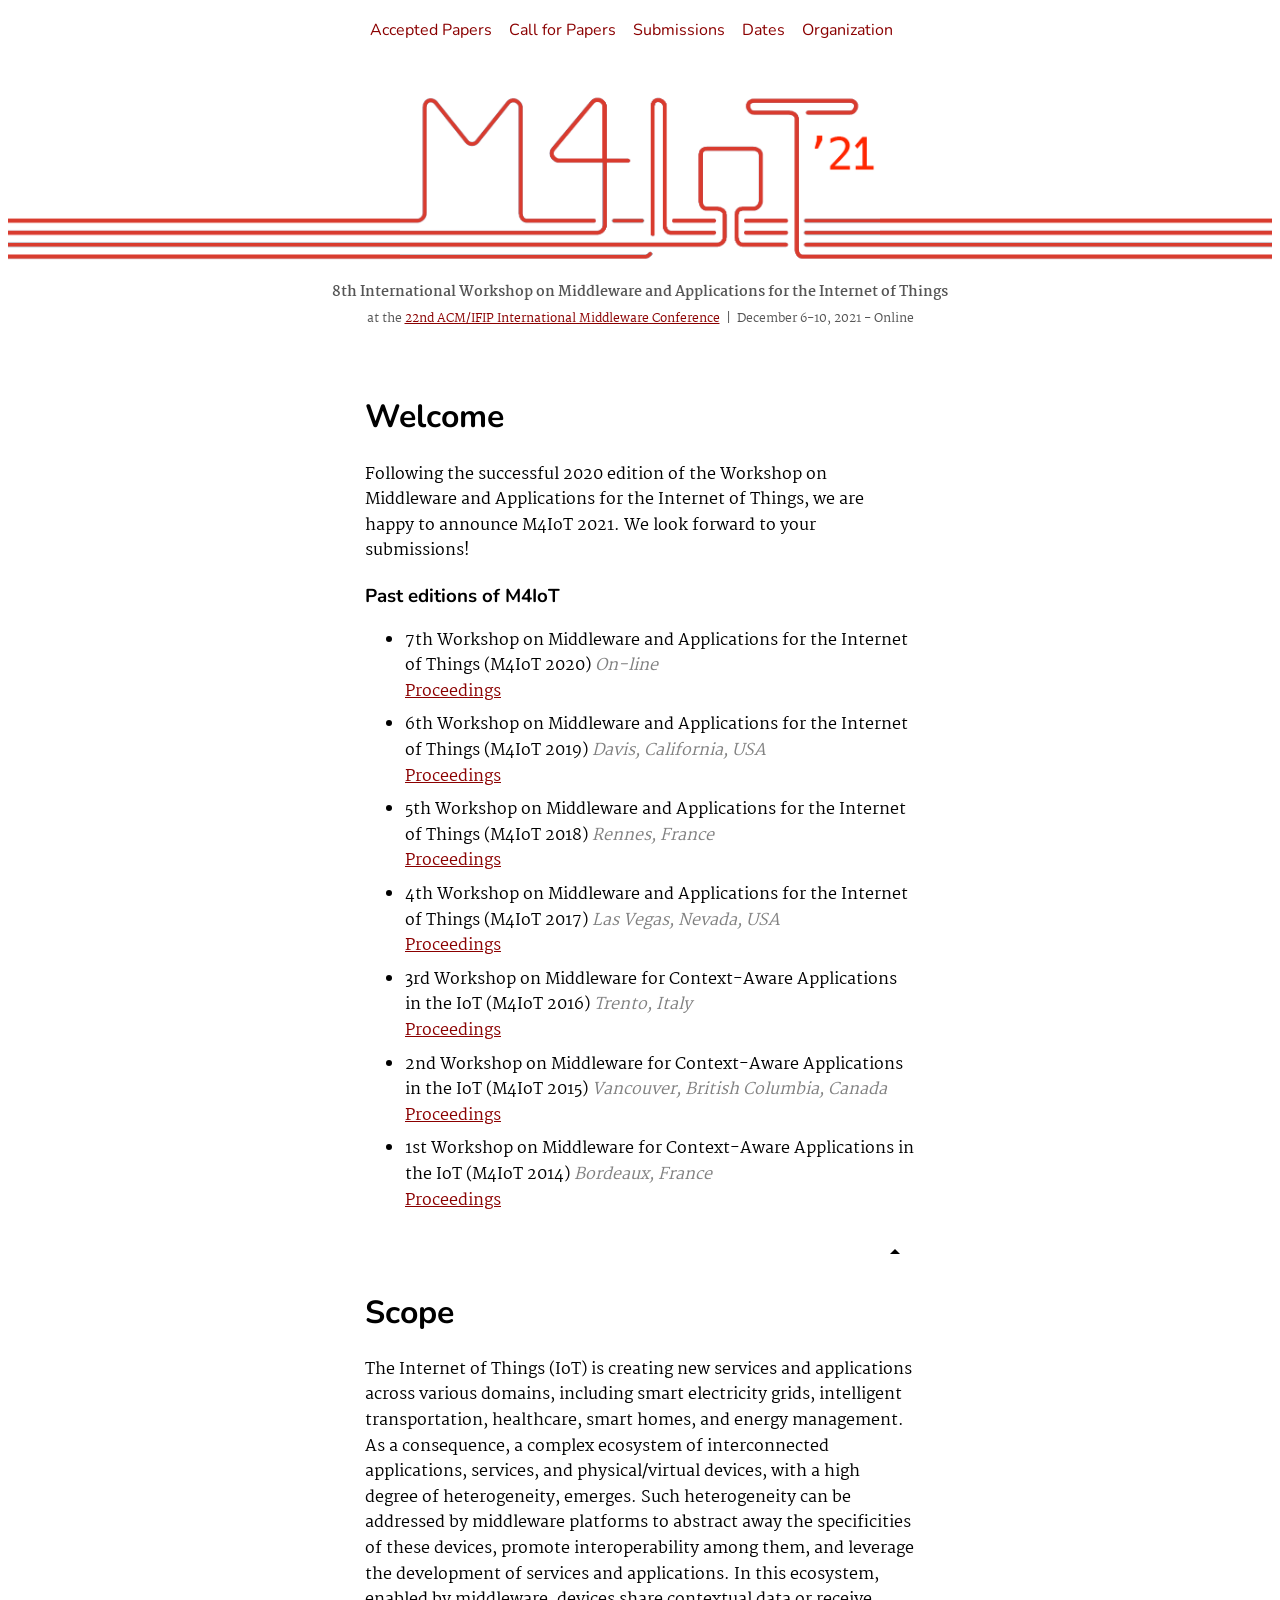
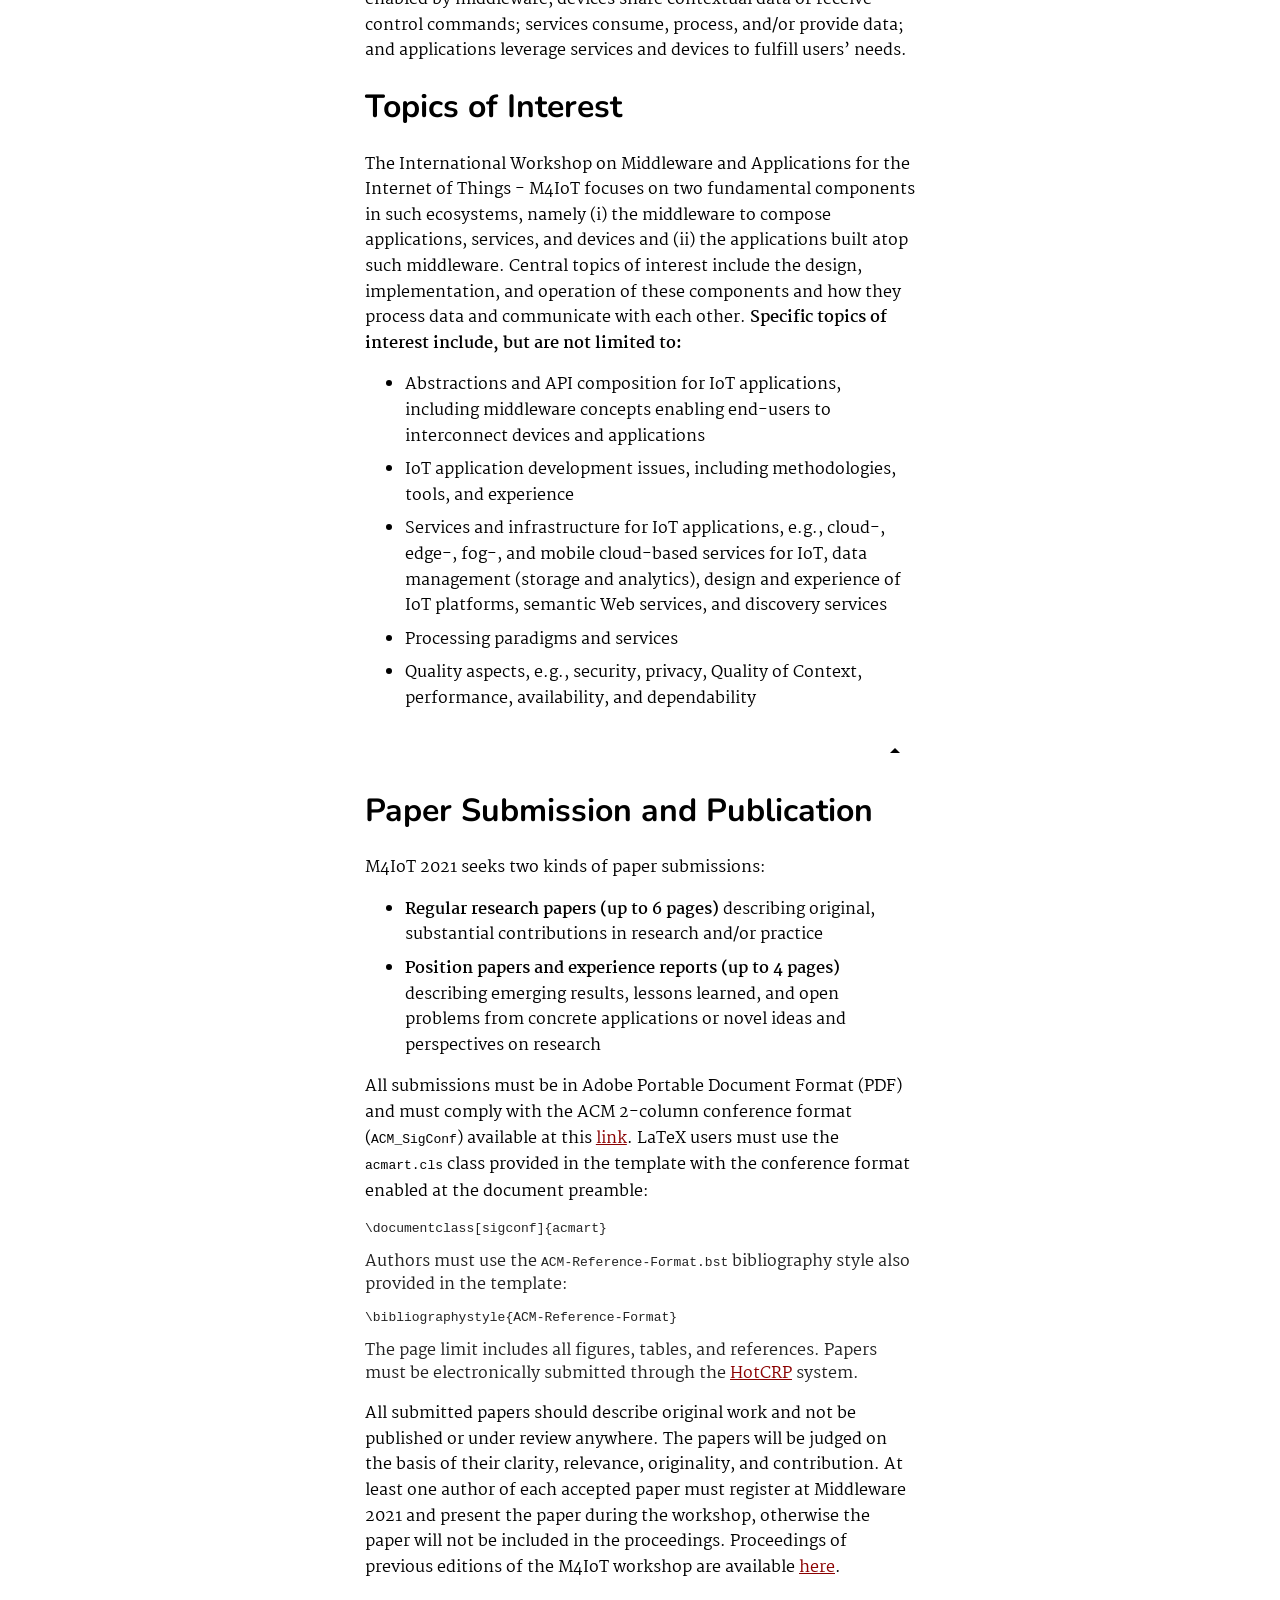
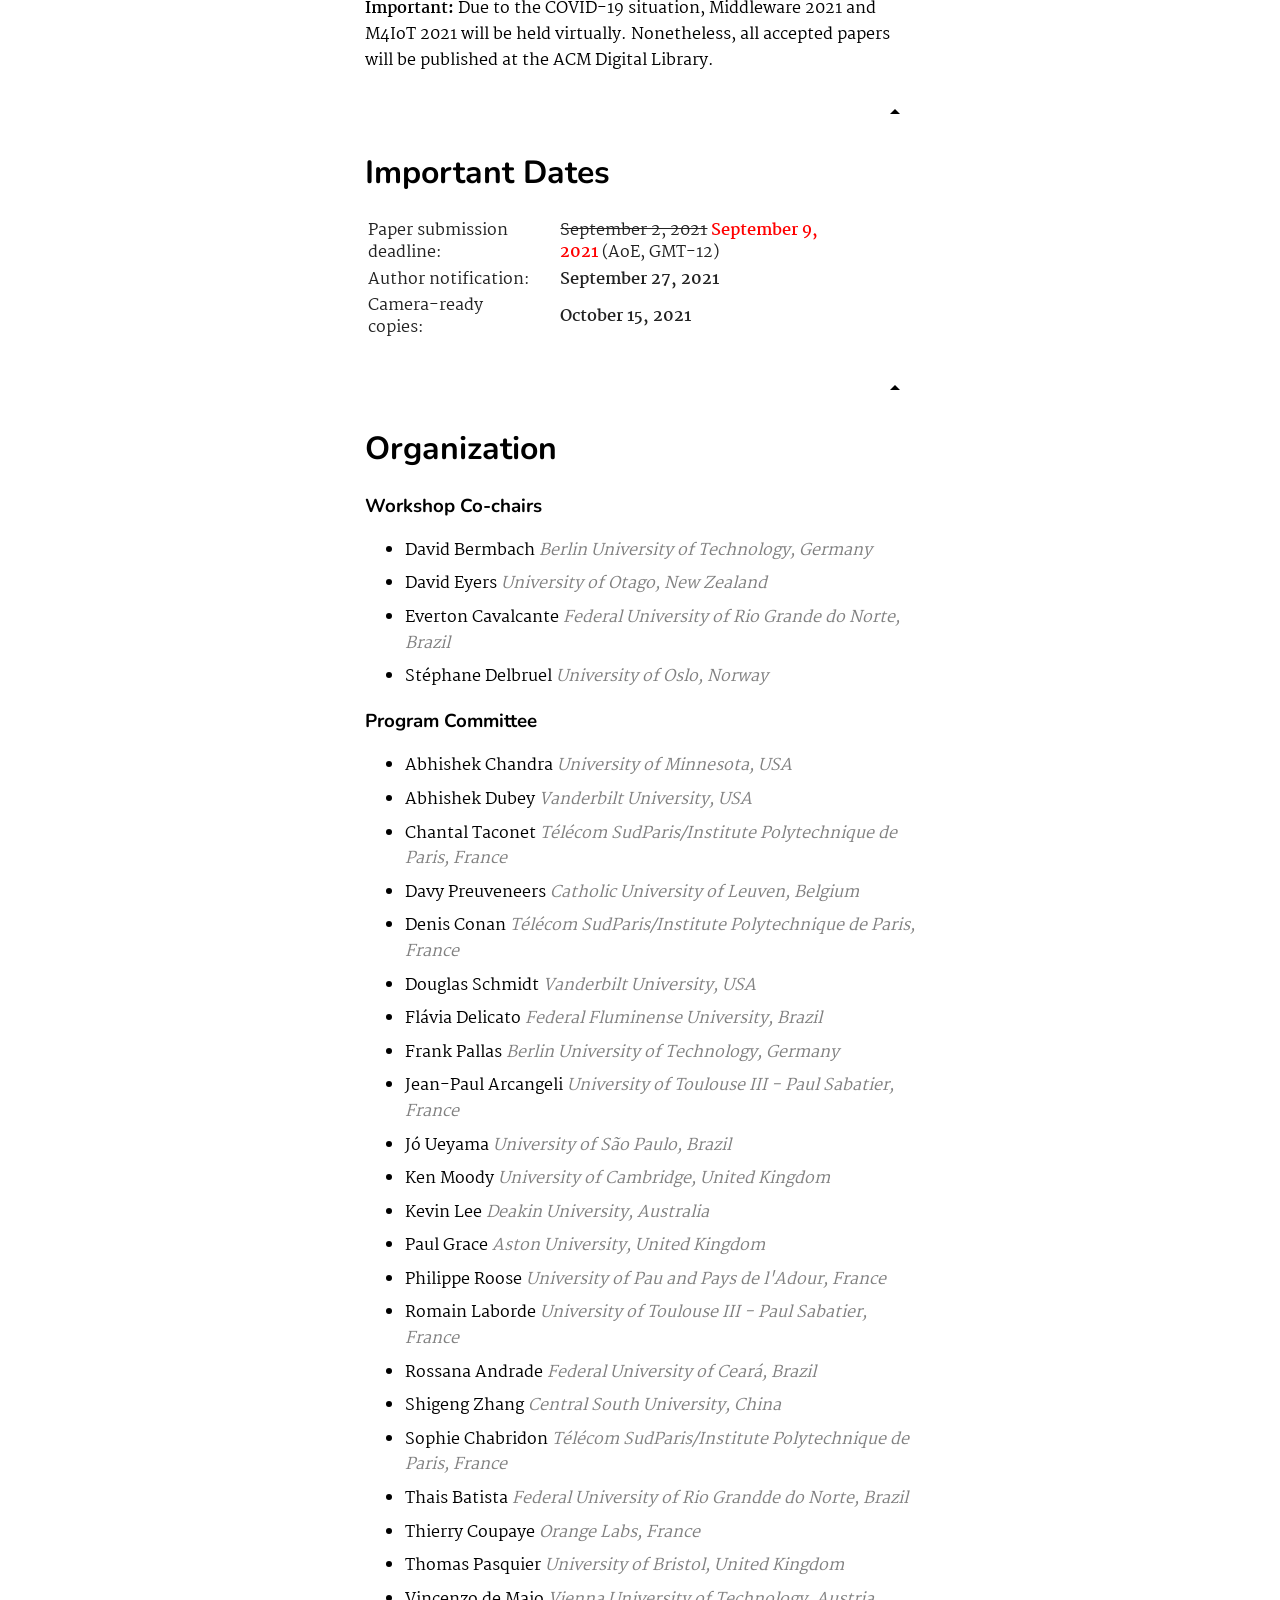
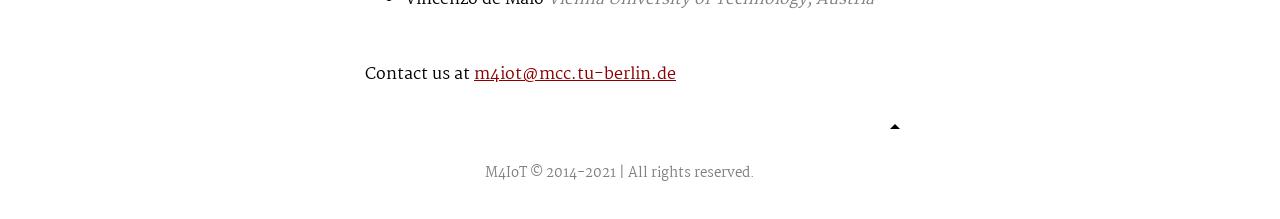
==== commit 957581ed: "Deadline extension" ====
--- a/index.html
+++ b/index.html
@@ -165,7 +165,7 @@
                 </li>
             </ul>
             <p>
-				All submissions must be in Adobe Portable Document Format (PDF) and must comply with the ACM 2-column conference format (<code>ACM_SigConf</code>) available at this <a href="http://www.acm.org/publications/proceedings-template" target="_blank">link</a>. LaTeX users must use the <code>acmart.cls</code> class provided in the template with the conference format enabled at the document preamble: <pre>\documentclass[sigconf]{acmart}</pre>Authors must use the <code>ACM-Reference-Format.bst</code> bibliography style also provided in the template:<pre>\bibliographystyle{ACM-Reference-Format}</pre>. The page limit includes all figures, tables, and references. Papers must be electronically submitted through the <a href="https://m4iot21.hotcrp.com" target="_blank">HotCRP</a> system.
+				All submissions must be in Adobe Portable Document Format (PDF) and must comply with the ACM 2-column conference format (<code>ACM_SigConf</code>) available at this <a href="http://www.acm.org/publications/proceedings-template" target="_blank">link</a>. LaTeX users must use the <code>acmart.cls</code> class provided in the template with the conference format enabled at the document preamble: <pre>\documentclass[sigconf]{acmart}</pre>Authors must use the <code>ACM-Reference-Format.bst</code> bibliography style also provided in the template:<pre>\bibliographystyle{ACM-Reference-Format}</pre> The page limit includes all figures, tables, and references. Papers must be electronically submitted through the <a href="https://m4iot21.hotcrp.com" target="_blank">HotCRP</a> system.
             </p>
             <p>
 				All submitted papers should describe original work and not be published or under review anywhere. The papers will be judged on the basis of their clarity, relevance, originality, and contribution. At least one author of each accepted paper must register at Middleware 2021 and present the paper during the workshop, otherwise the paper will not be included in the proceedings. Proceedings of previous editions of the M4IoT workshop are available <a href="http://bit.ly/m4iot-proceedings" target="_blank">here</a>.
@@ -183,7 +183,7 @@
             <table class="dates">
                 <tr>
                     <td>Paper submission deadline:</td>
-                    <td><strong>September 2, 2021<br/>(AoE, GMT-12)</strong></td>
+					<td><span style="text-decoration: line-through">September 2, 2021</span> <span style="font-weight: bold; color: red">September 9, 2021</span> (AoE, GMT-12)</td>
                 </tr>
                 <tr>
                     <td>Author notification:</td>
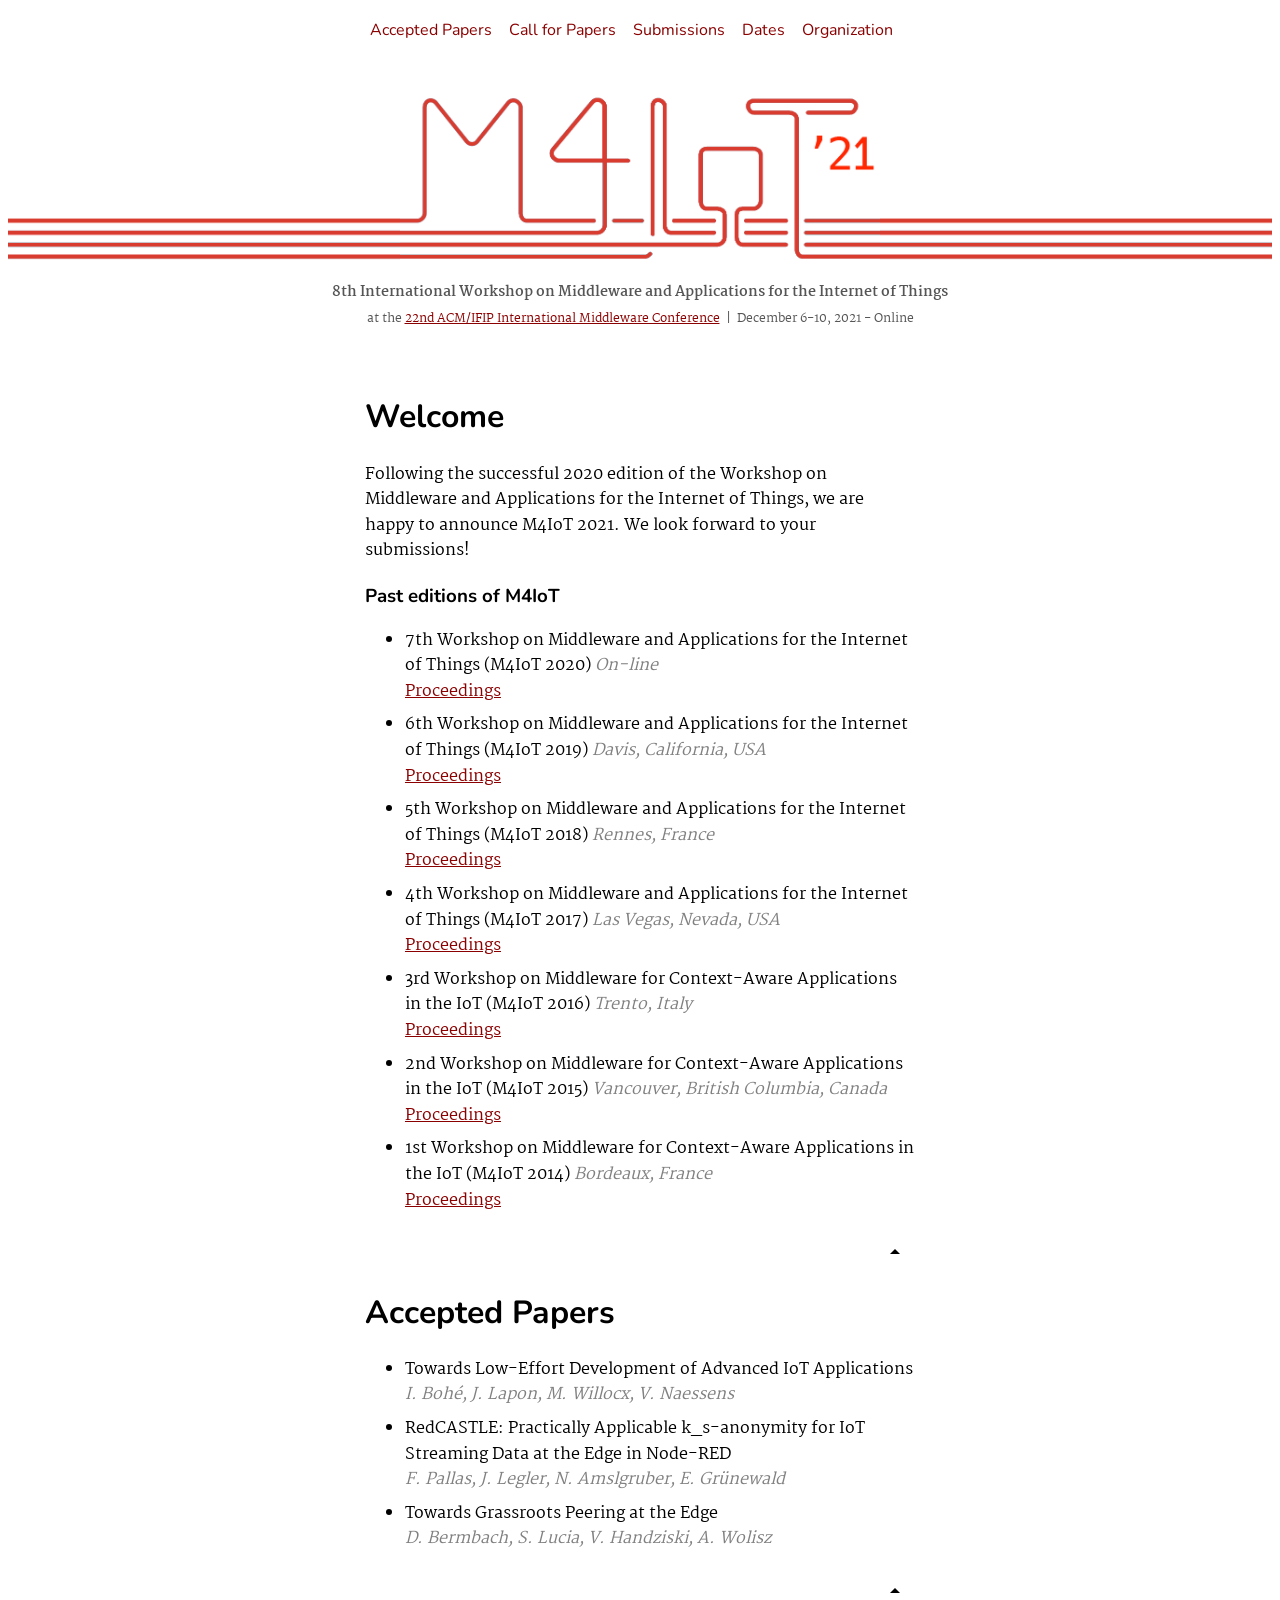
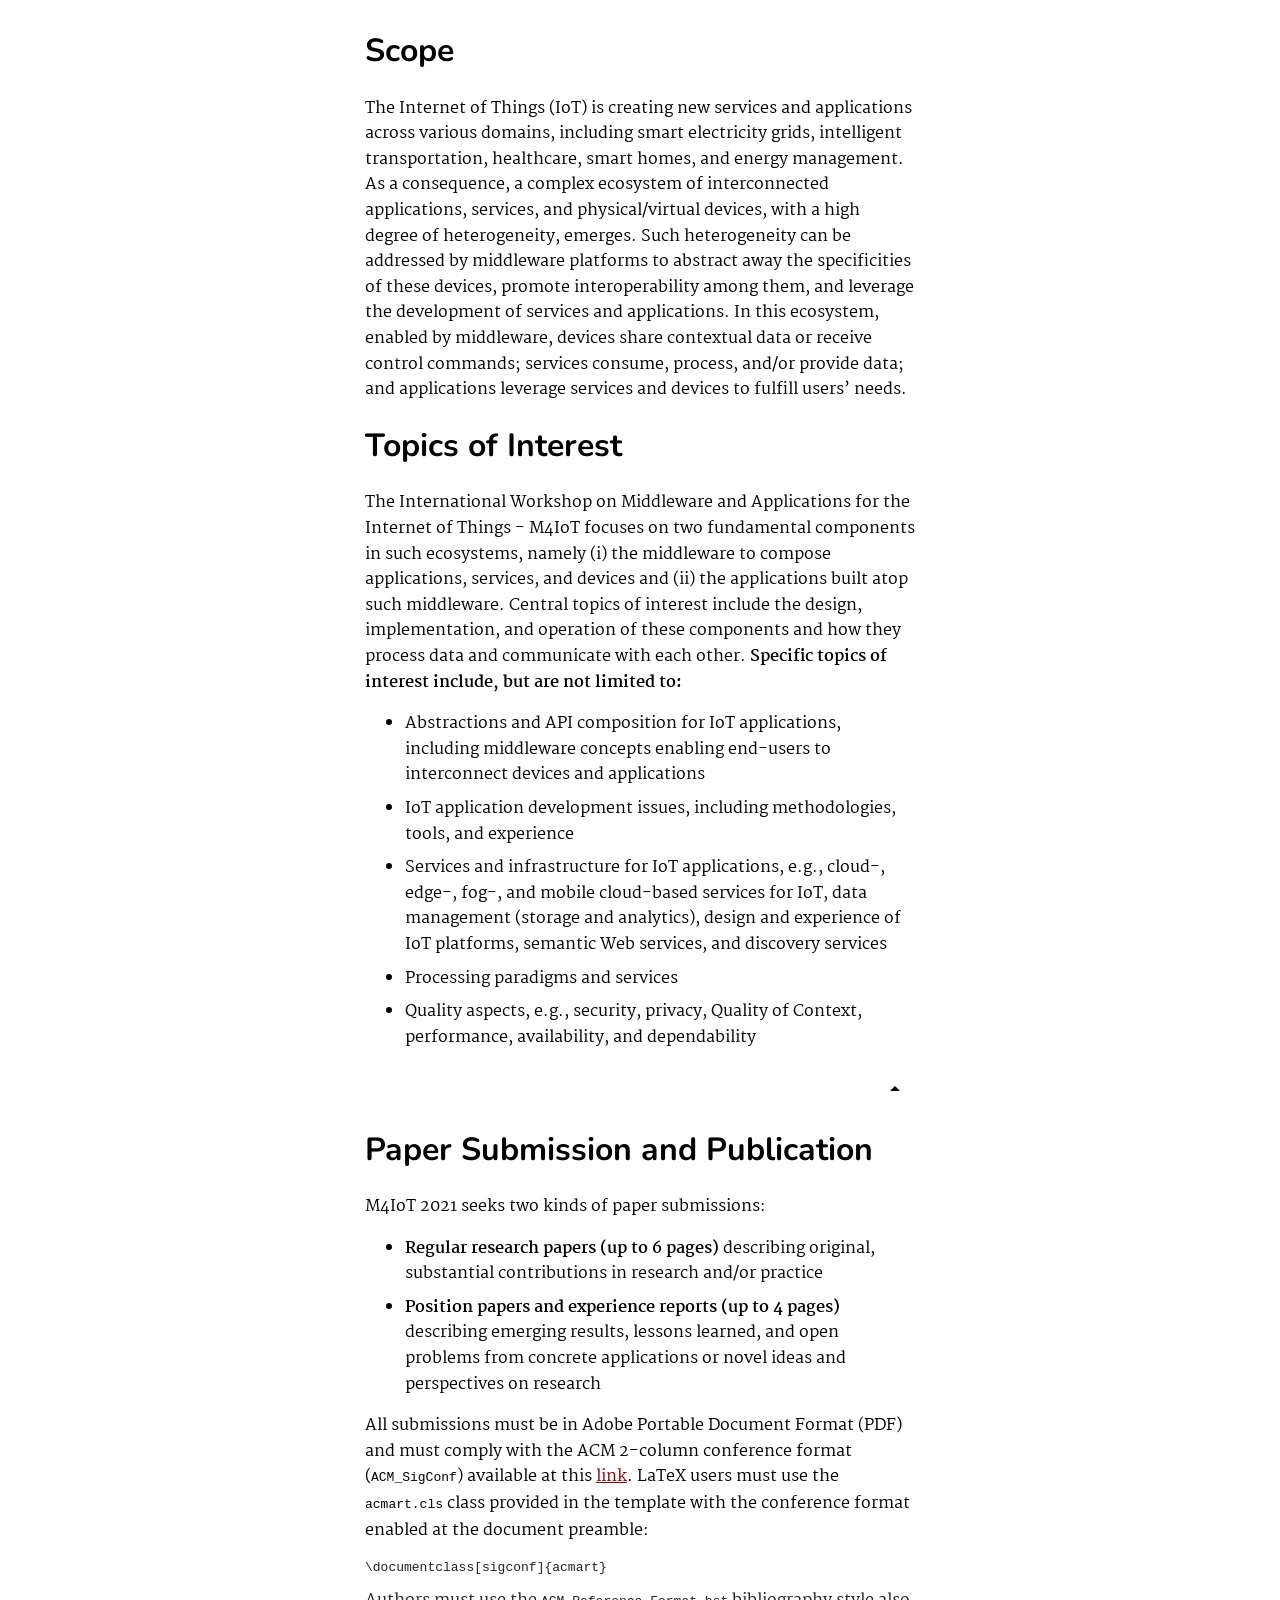
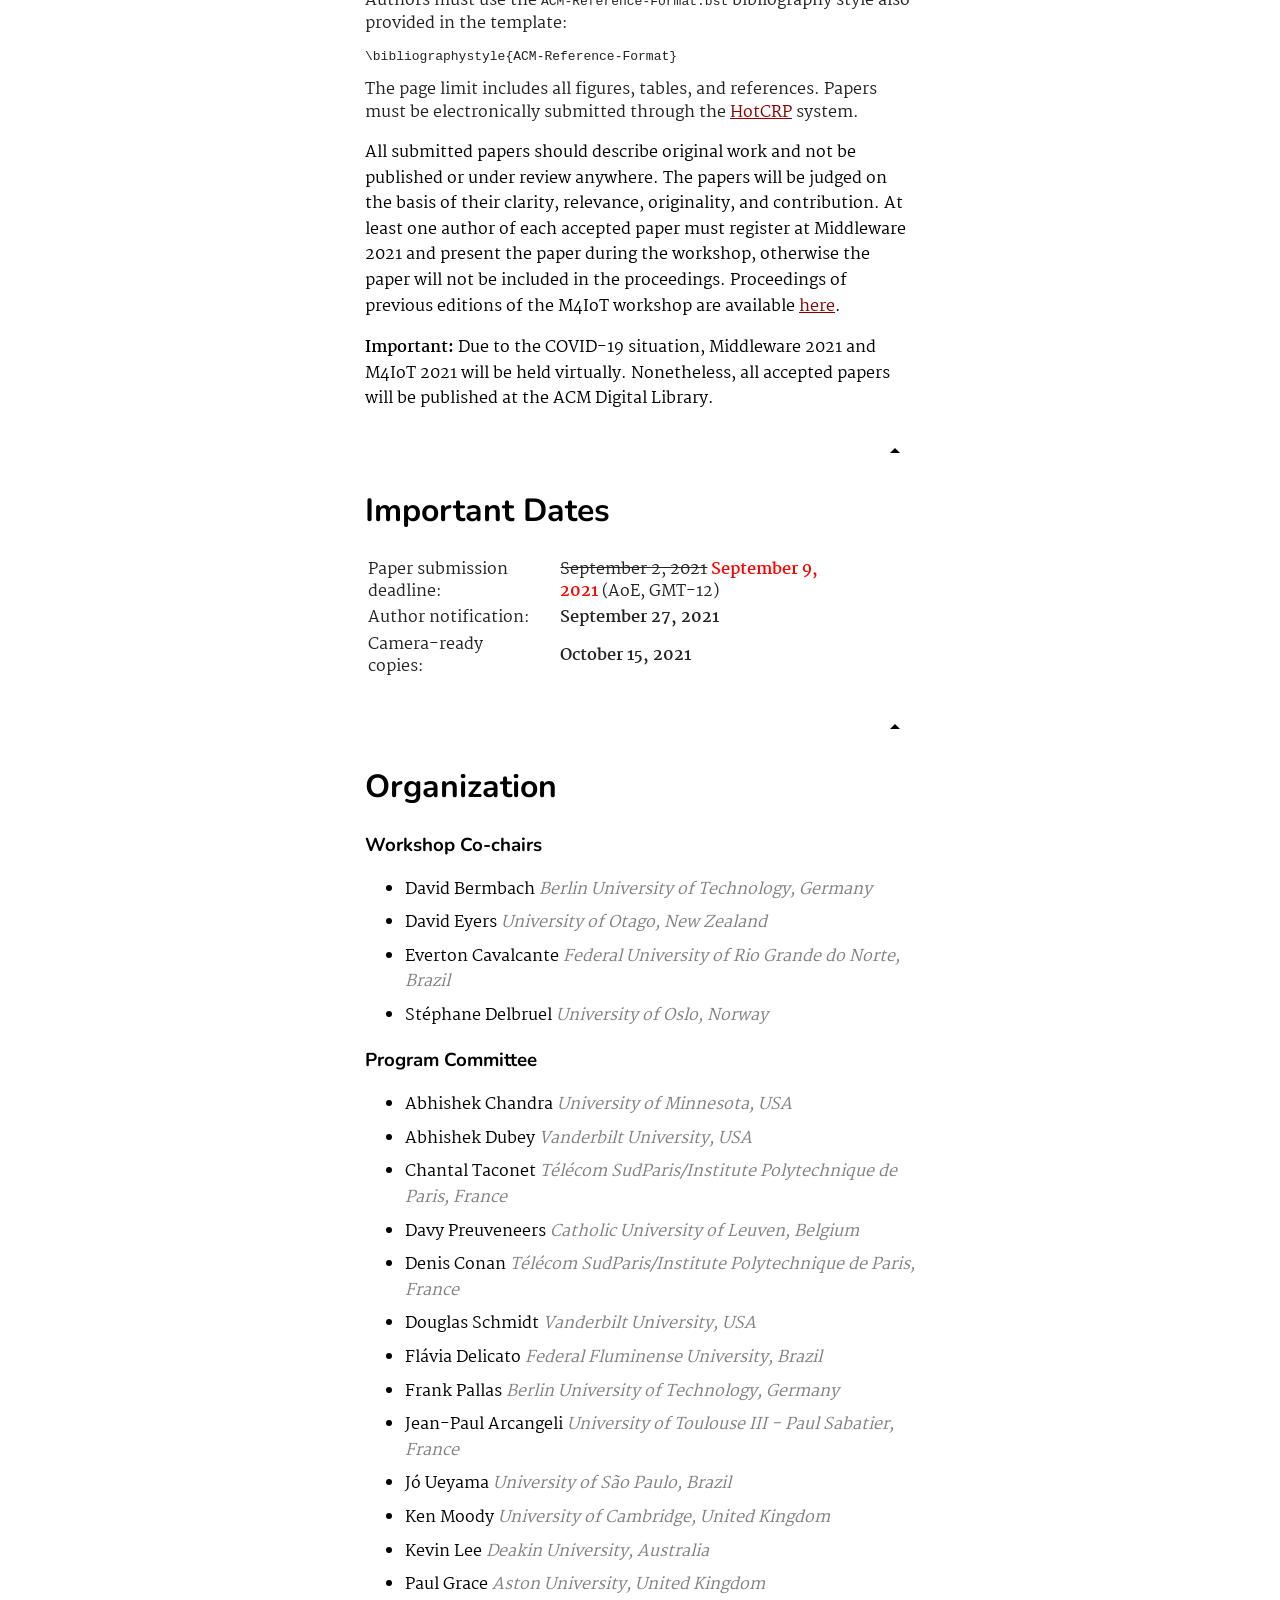
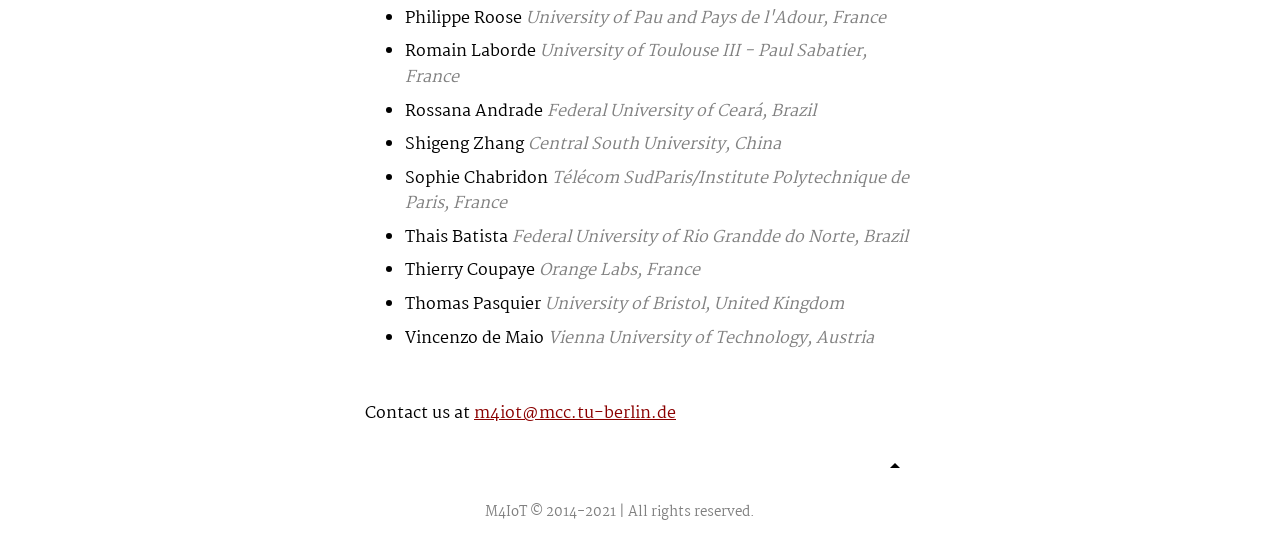
==== commit f5e41dbf: "Including accepted papers" ====
--- a/index.html
+++ b/index.html
@@ -107,21 +107,20 @@
                 </a>
             </div>
 			
-			<!--
             <h1 id="papers">Accepted Papers</h1>
             <p>
 				<ul>
 					<li>
-						On a Caching System with Object Sharing<br/>
-						<span class="location">Nader Alfares, George Kesidis, Xi Li, Bhuvan Urgaonkar, Mahmut Kandemir (Penn State University, USA), and Takis Konstantopoulos (University of Liverpool, United Kingdom)</span>
+						Towards Low-Effort Development of Advanced IoT Applications<br/>
+						<span class="location">I. Bohé, J. Lapon, M. Willocx, V. Naessens</span>
 					</li>
 					<li>
-						IoT-based Garbage Collecting Management System for Smart Cities<br/>
-						<span class="location">Wanderson Ricardo de Medeiros and Gustavo Girão (Federal University of Rio Grande do Norte, Brazil)</span>
+						RedCASTLE: Practically Applicable k_s-anonymity for IoT Streaming Data at the Edge in Node-RED<br/>
+						<span class="location">F. Pallas, J. Legler, N. Amslgruber, E. Grünewald</span>
 					</li>
 					<li>
-						A Study of Publish/Subscribe Middleware Under Different IoT Traffic Conditions<br/>
-						<span class="location">Zhuangwei Kang, Robert Canady, Abhishek Dubey, Aniruddha Gokhale (Vanderbilt University, USA), Shashank Shekhar, and Matous Sedlacek (Siemens Technology, Germany)</span>
+						Towards Grassroots Peering at the Edge<br/>
+						<span class="location">D. Bermbach, S. Lucia, V. Handziski, A. Wolisz</span>
 					</li>
 				</ul>
 			</p>
@@ -130,7 +129,6 @@
                     <div class="arrow-up"></div>
                 </a>
             </div>
-			-->
 			
             <h1 id="cfp">Scope</h1>
             <p>
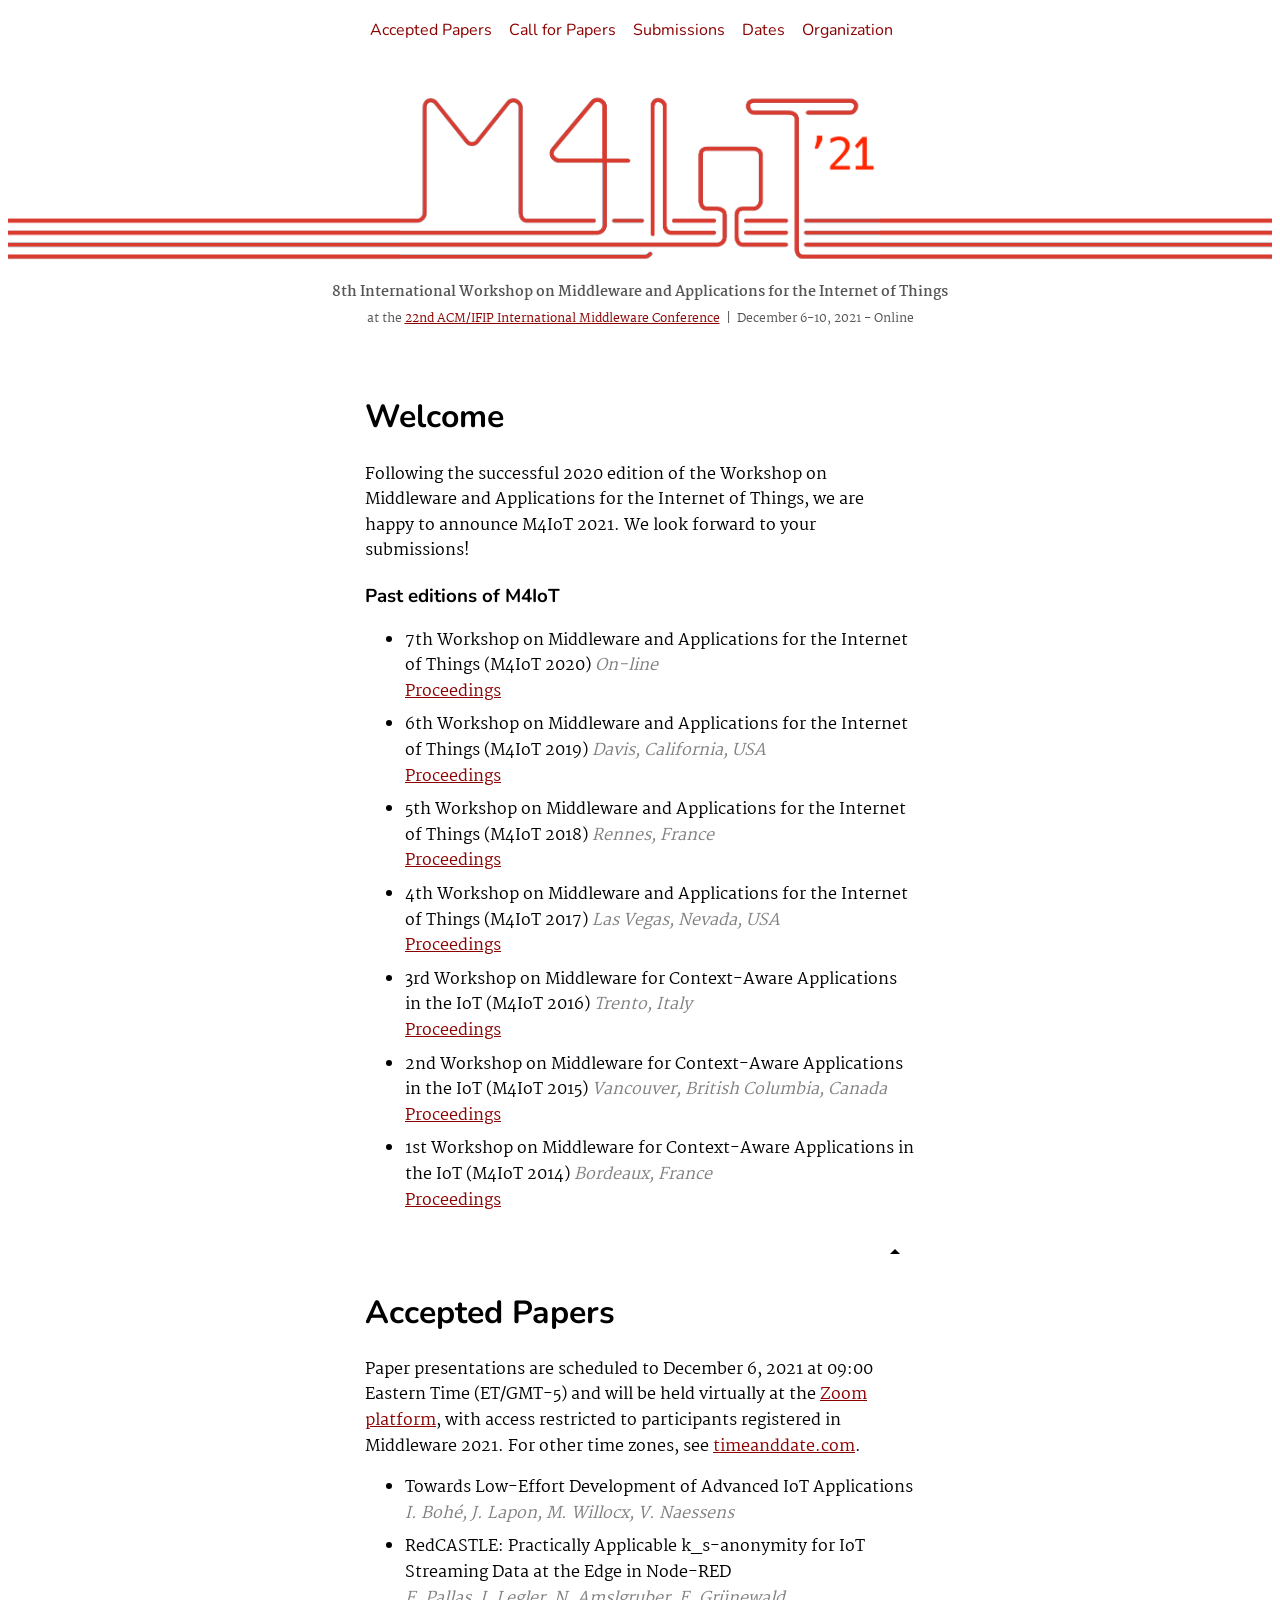
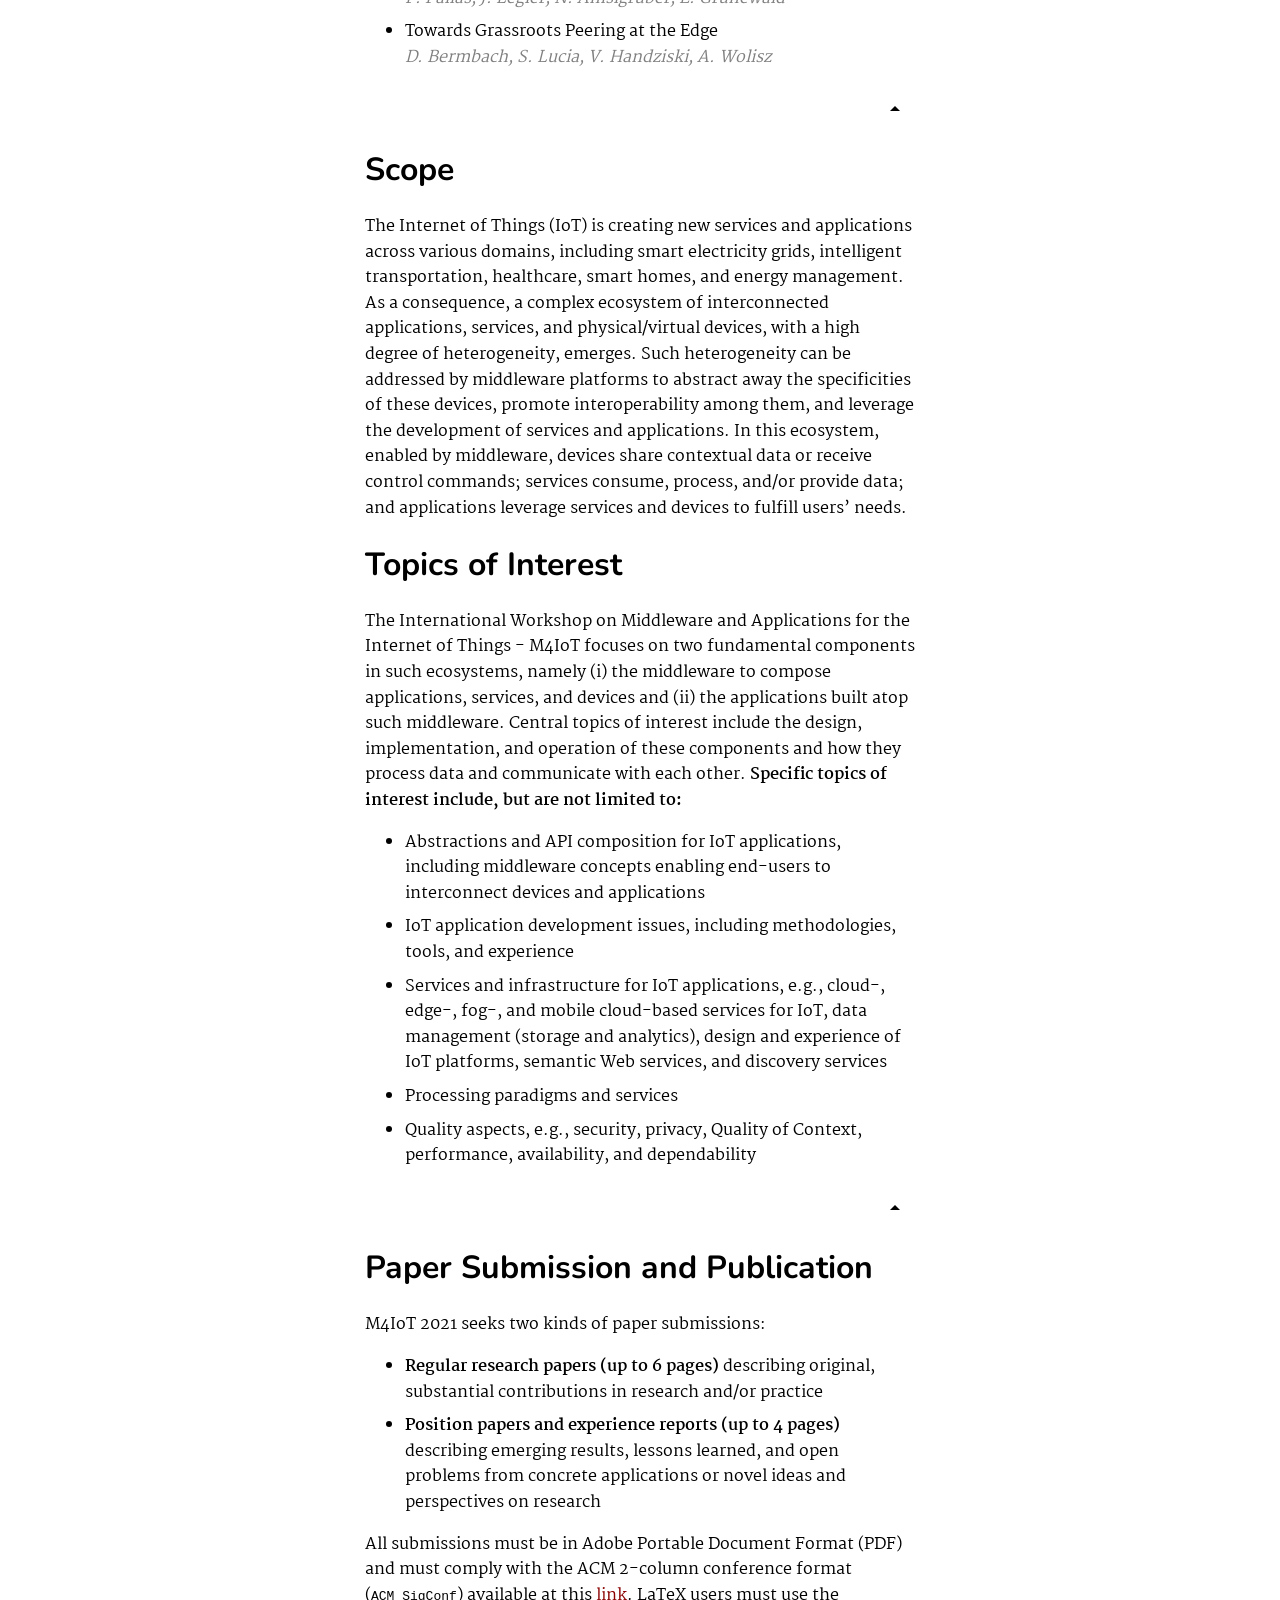
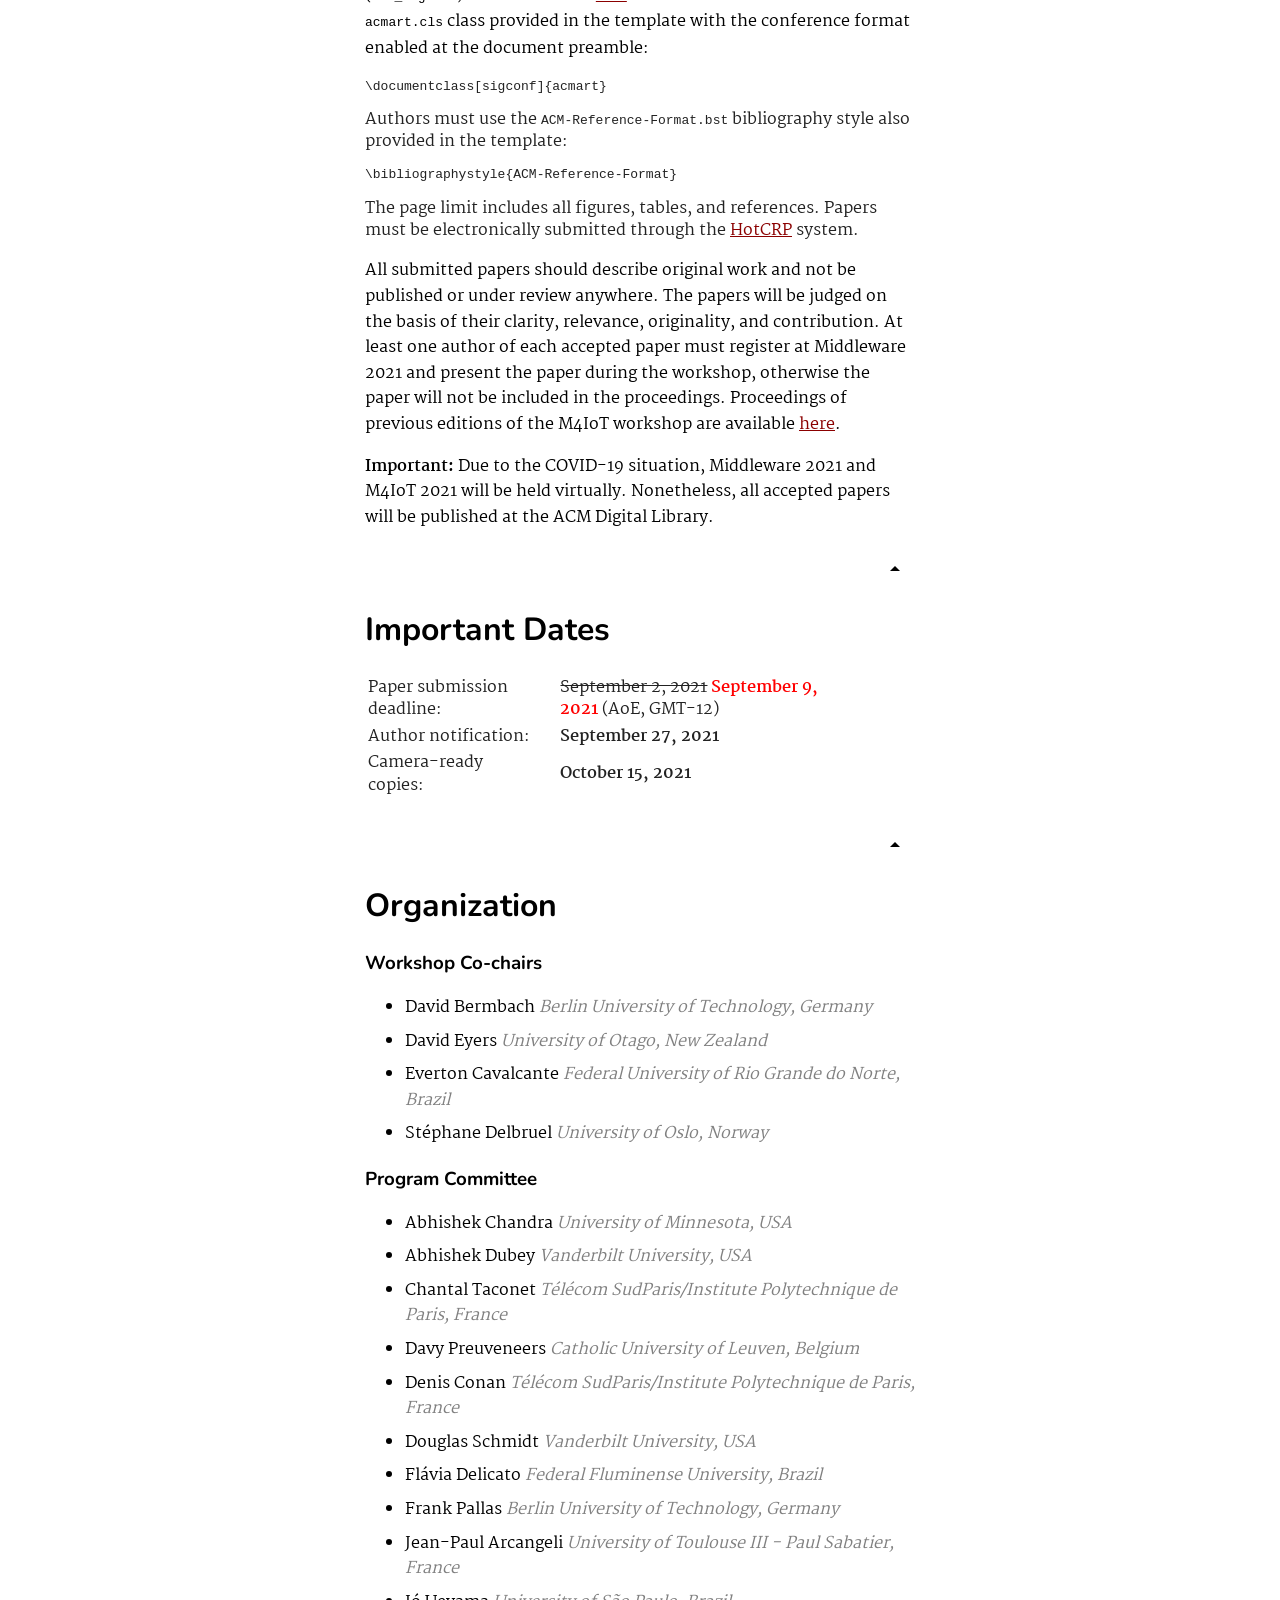
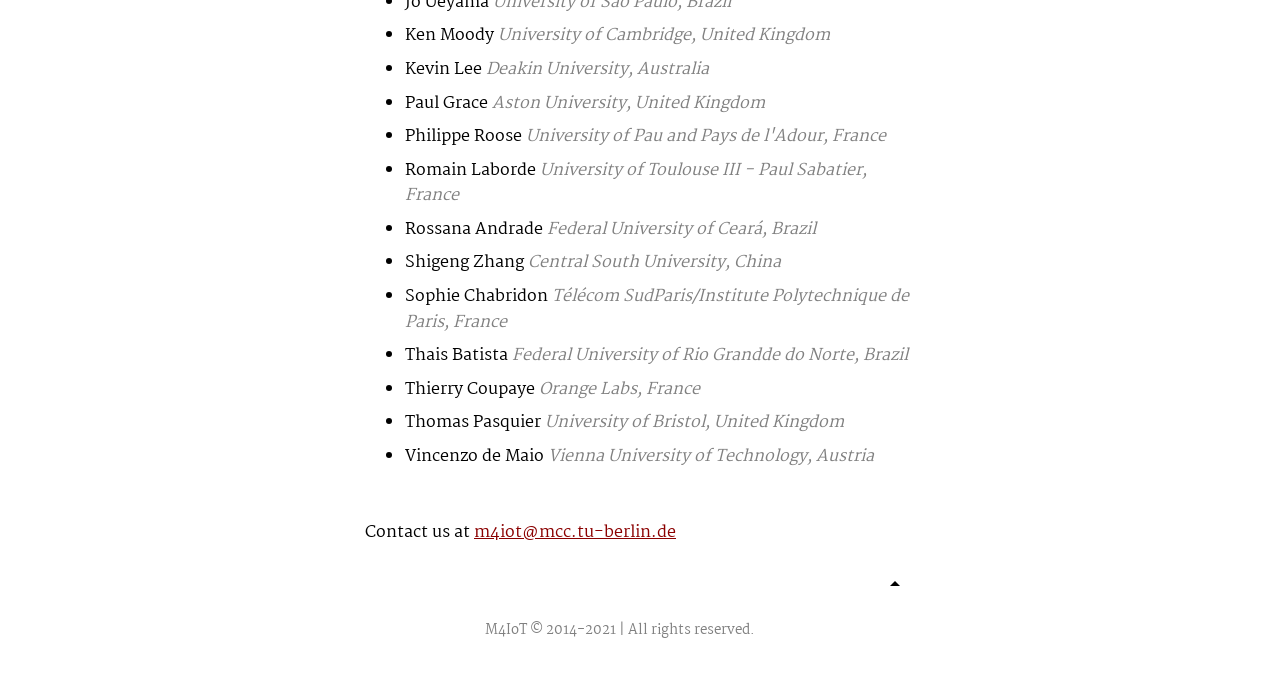
==== commit 0a2e90fe: "Including information about time" ====
--- a/index.html
+++ b/index.html
@@ -108,6 +108,9 @@
             </div>
 			
             <h1 id="papers">Accepted Papers</h1>
+			<p>
+				Paper presentations are scheduled to December 6, 2021 at 09:00 Eastern Time (ET/GMT-5) and will be held virtually at the <a href="https://zoom.us/">Zoom platform</a>, with access restricted to participants registered in Middleware 2021. For other time zones, see <a href="https://www.timeanddate.com/worldclock/converter.html?iso=20211206T140000&p1=189">timeanddate.com</a>.
+			</p>
             <p>
 				<ul>
 					<li>
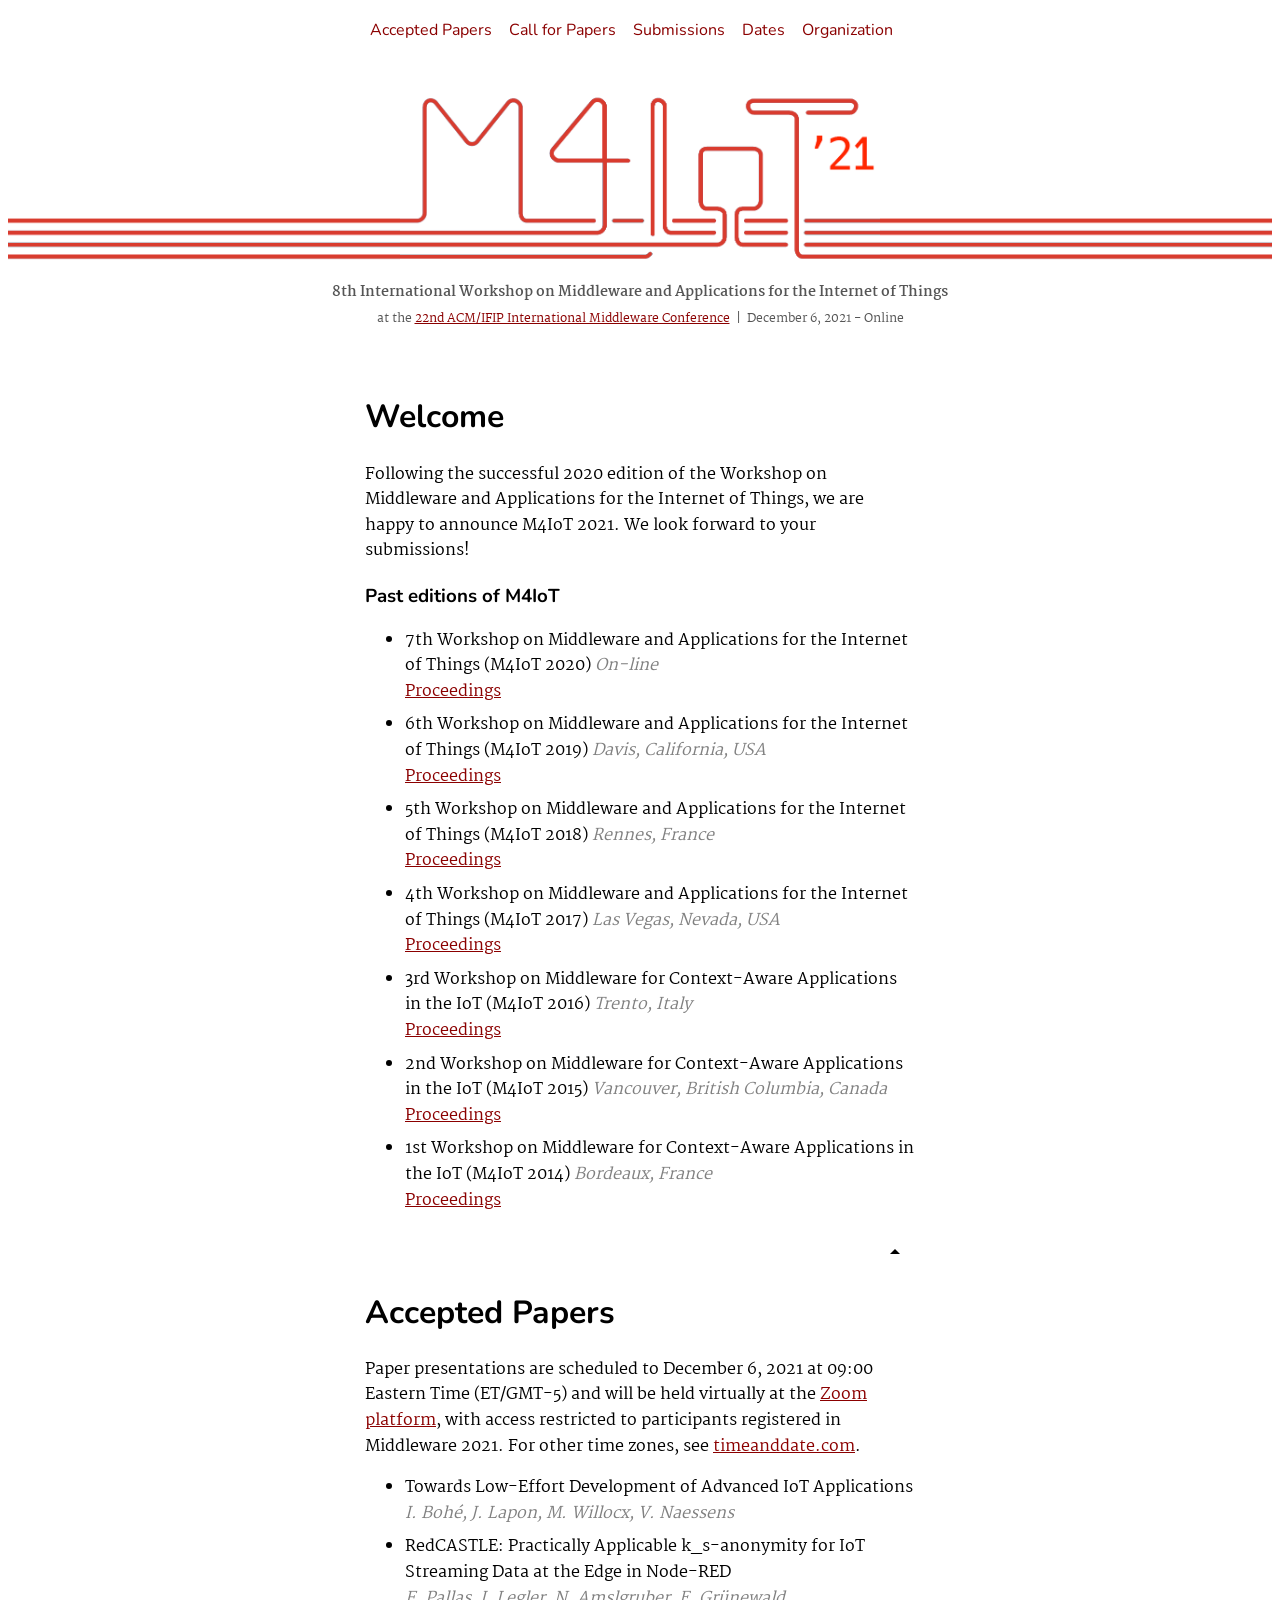
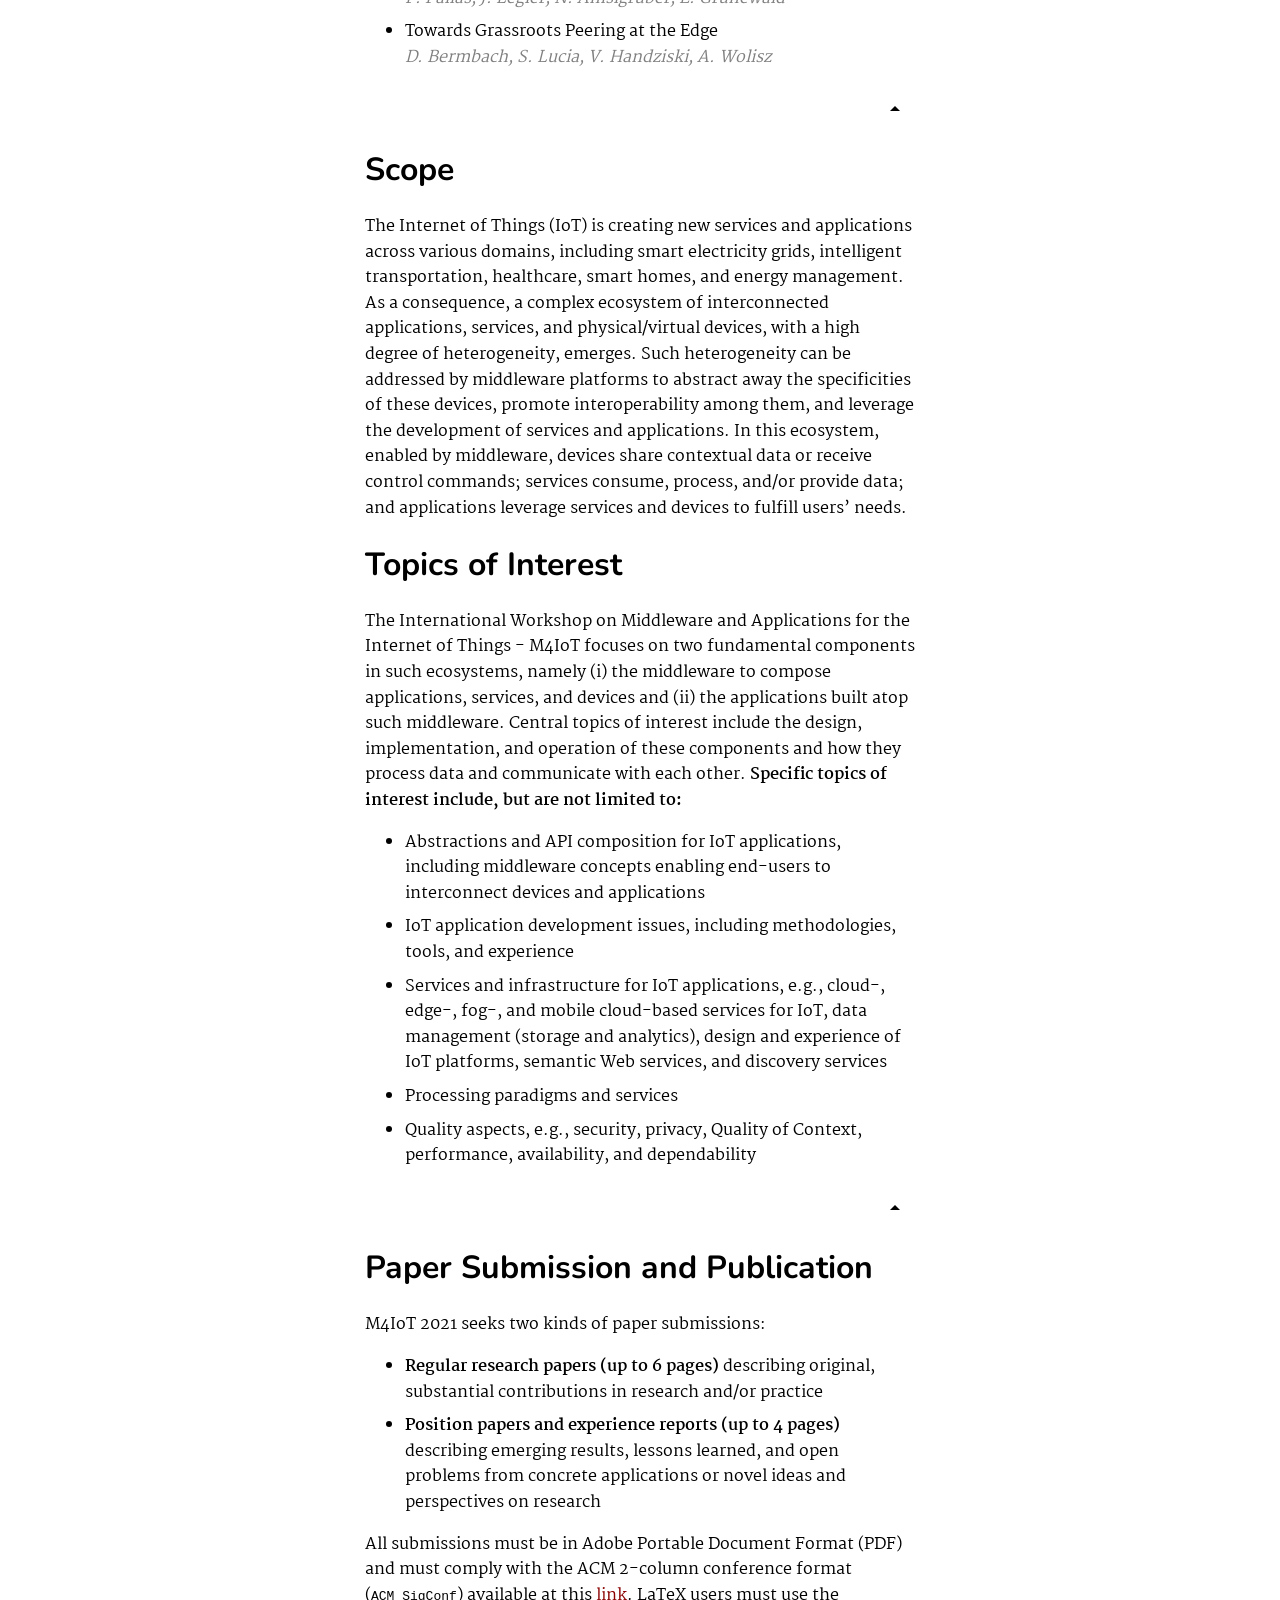
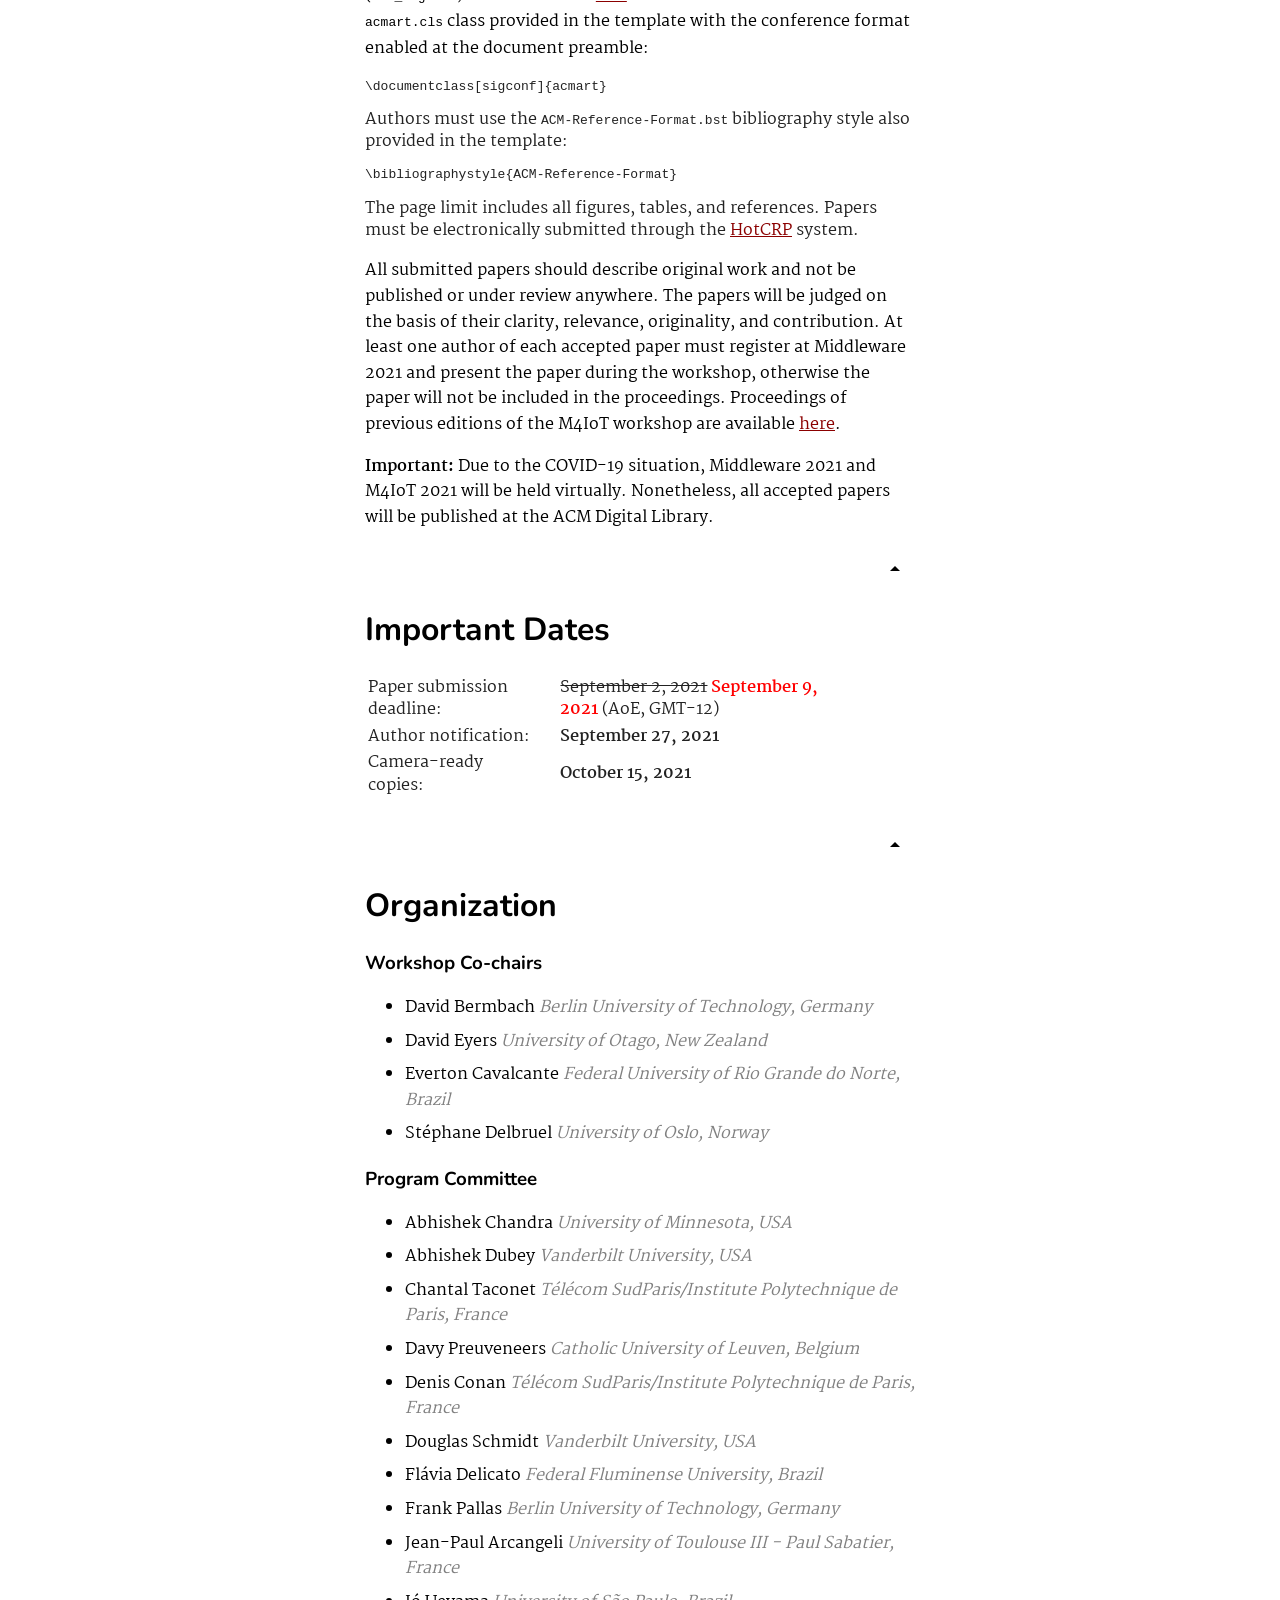
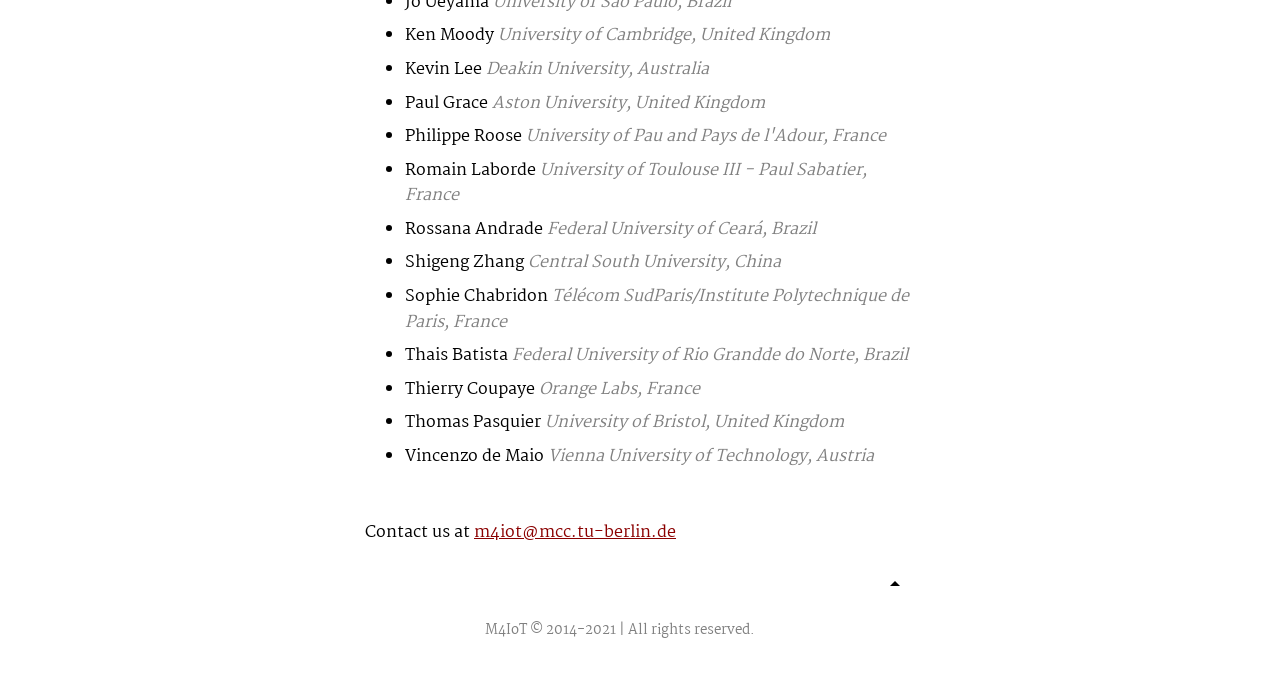
==== commit a5c51352: "Setting workshop date" ====
--- a/index.html
+++ b/index.html
@@ -57,7 +57,7 @@
             <p style="font-size: 0.75rem;">
                 <span style="font-size: 14px; font-weight: bold">8th International Workshop on Middleware and Applications for the Internet of Things</span>
                 <br />
-                at the <a href="https://middleware-conf.github.io/2021/" target="_blank">22nd ACM/IFIP International Middleware Conference</a> &nbsp;|&nbsp; December 6-10, 2021 - Online
+                at the <a href="https://middleware-conf.github.io/2021/" target="_blank">22nd ACM/IFIP International Middleware Conference</a> &nbsp;|&nbsp; December 6, 2021 - Online
             </p>
         </div>
         <div class="container">
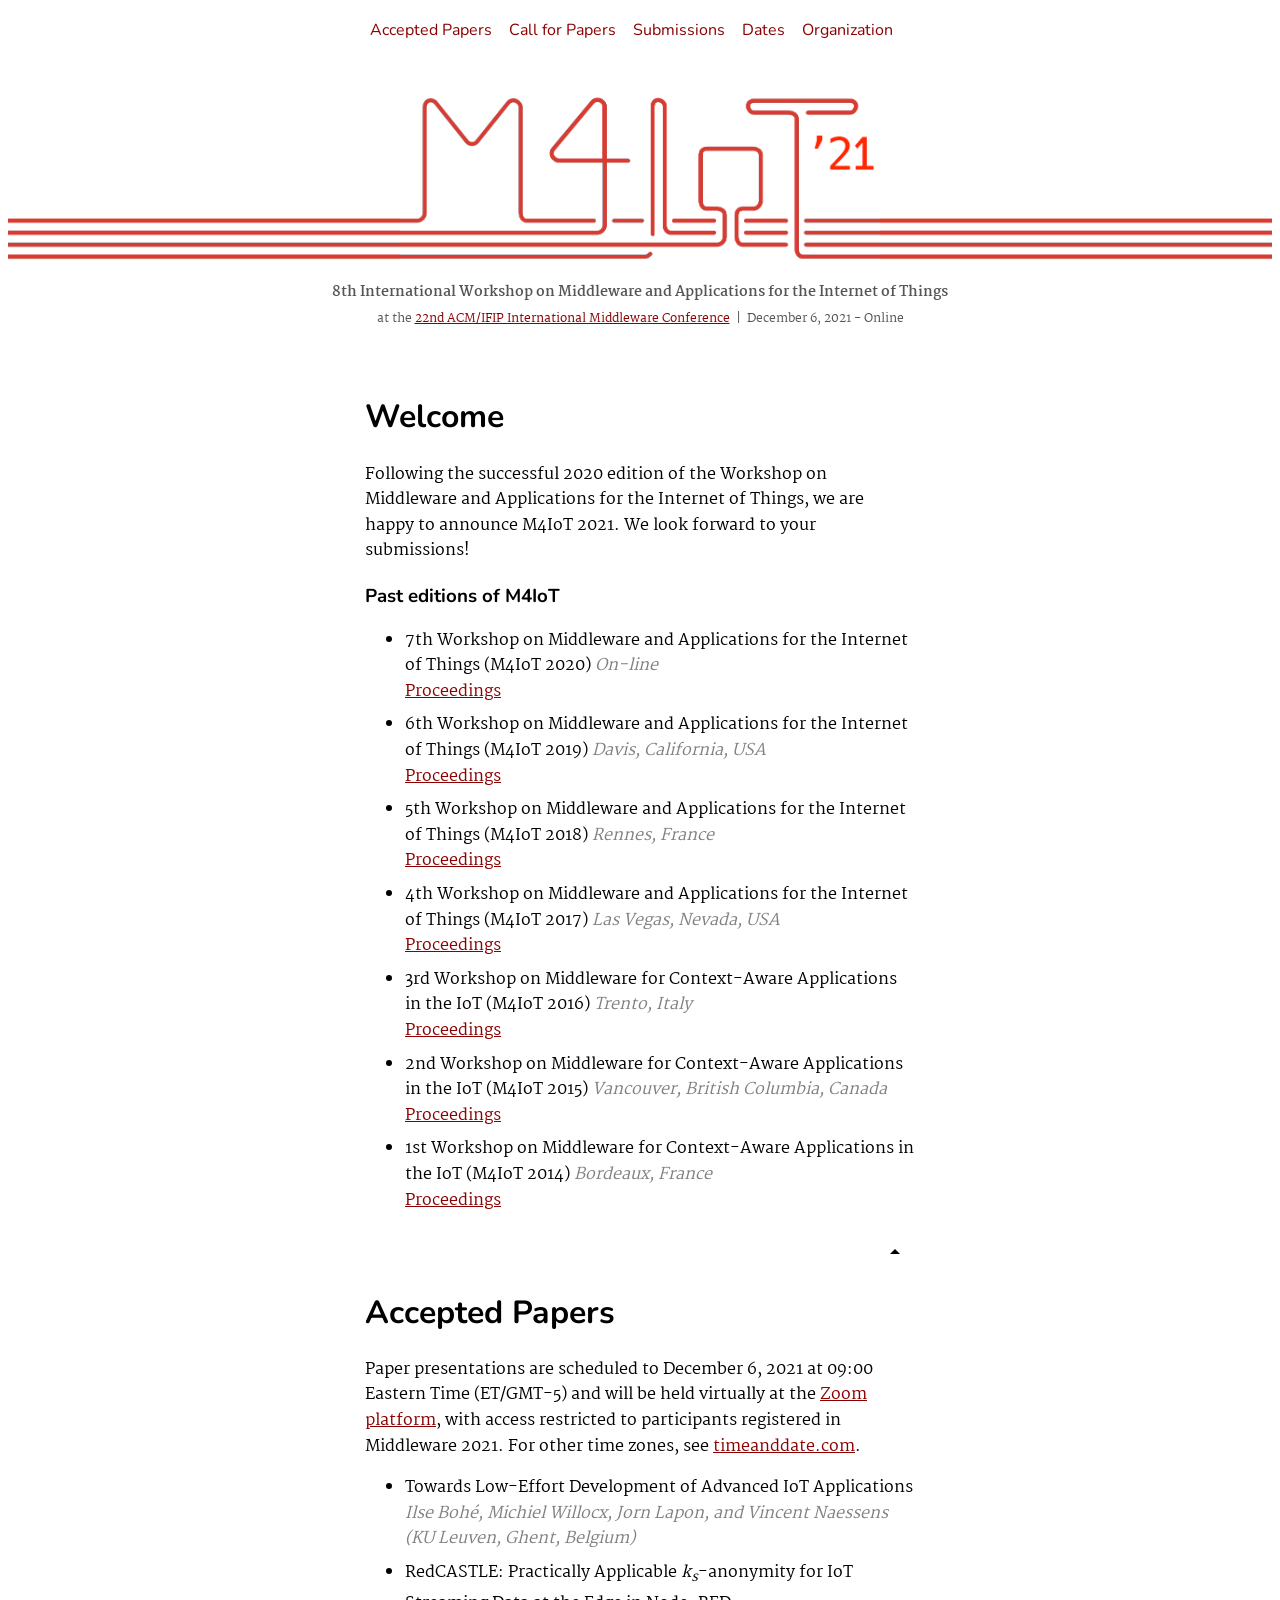
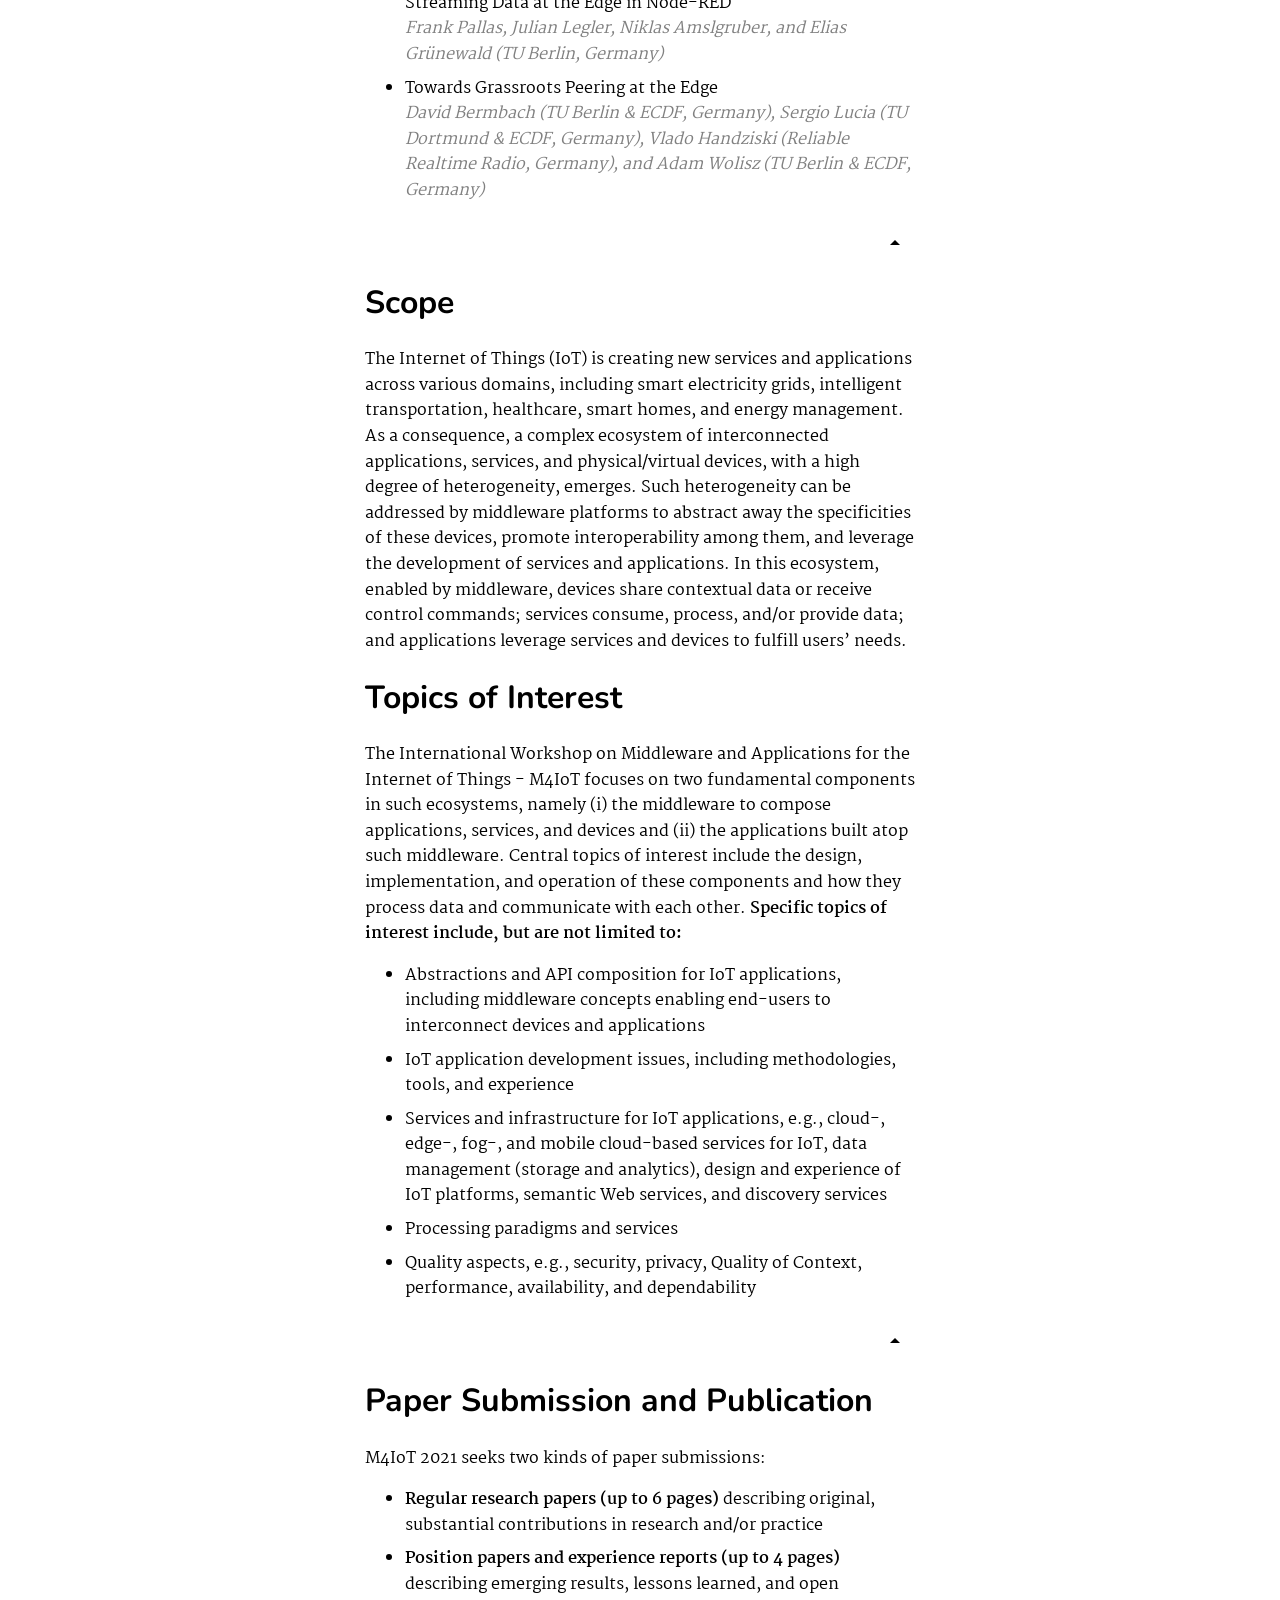
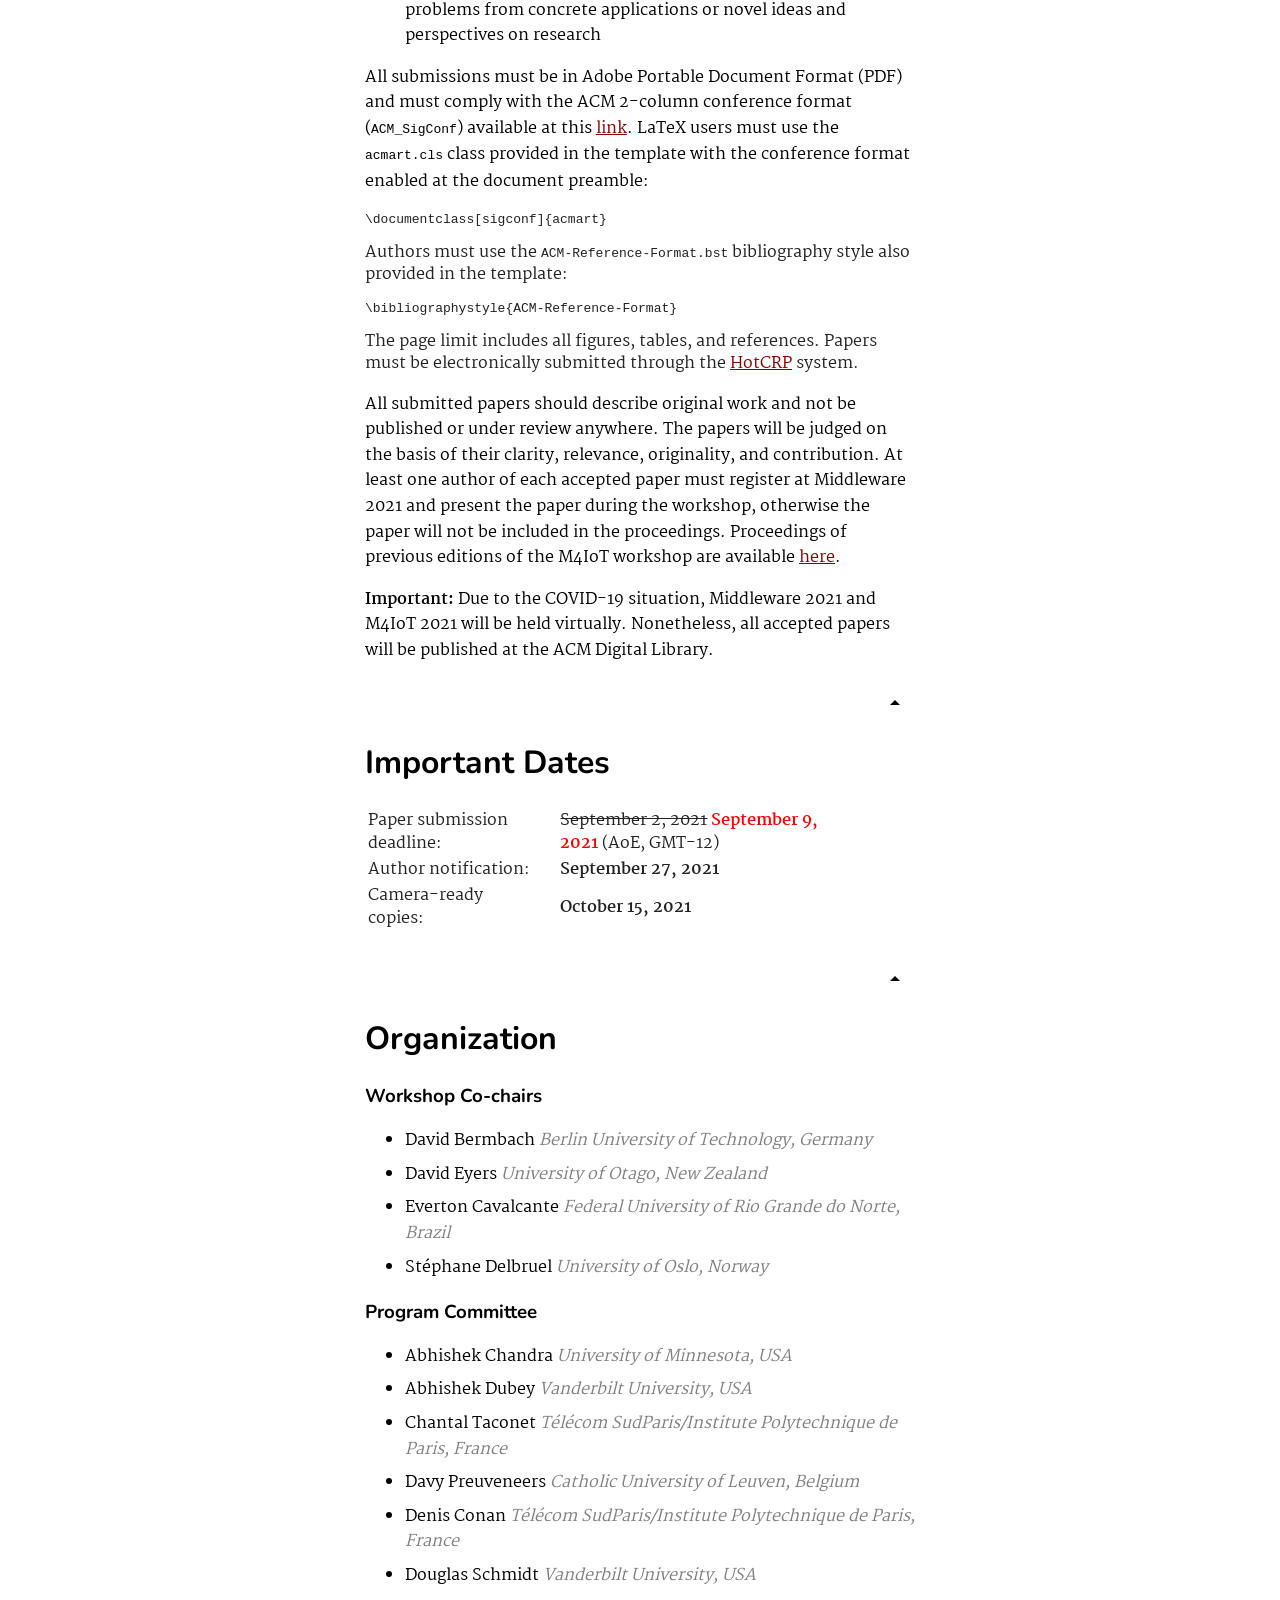
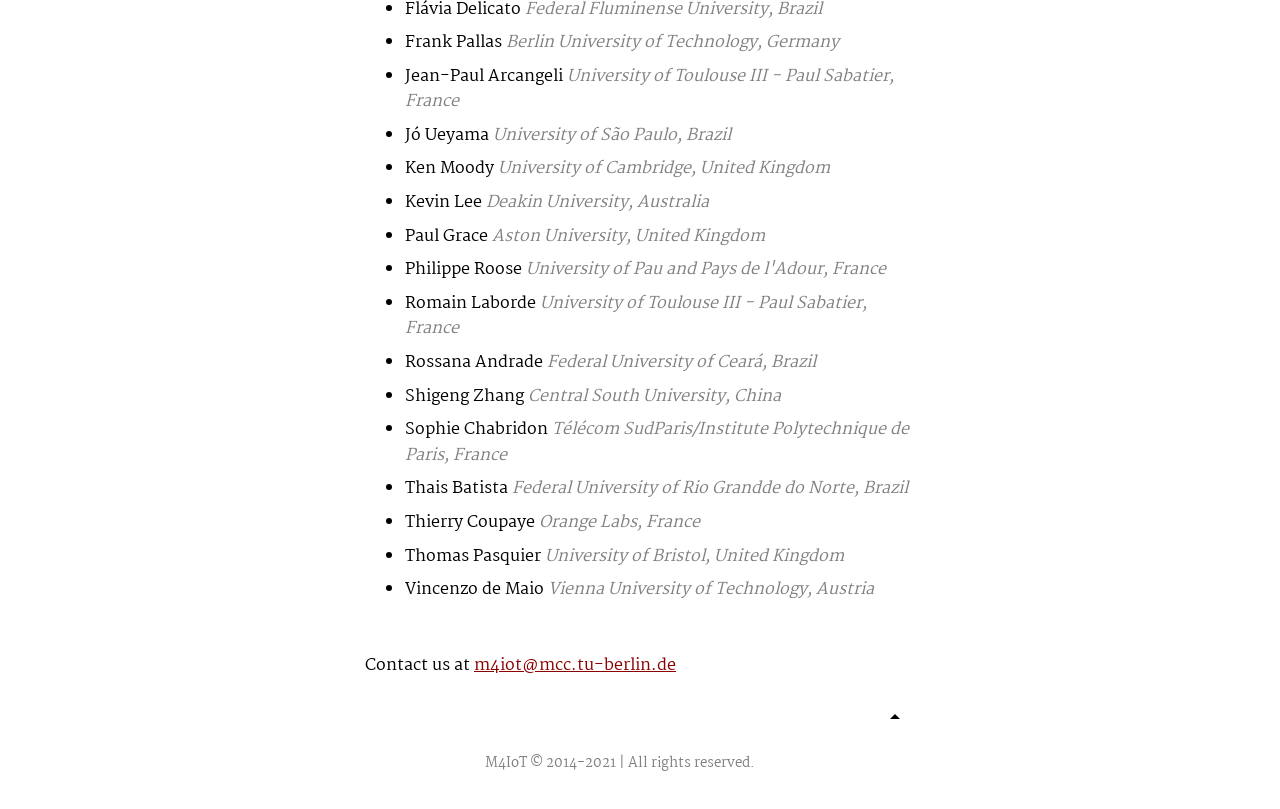
==== commit 743d49d6: "Setting workshop date" ====
--- a/index.html
+++ b/index.html
@@ -115,15 +115,15 @@
 				<ul>
 					<li>
 						Towards Low-Effort Development of Advanced IoT Applications<br/>
-						<span class="location">I. Bohé, J. Lapon, M. Willocx, V. Naessens</span>
+						<span class="location">Ilse Bohé, Michiel Willocx, Jorn Lapon, and Vincent Naessens (KU Leuven, Ghent, Belgium)</span>
 					</li>
 					<li>
-						RedCASTLE: Practically Applicable k_s-anonymity for IoT Streaming Data at the Edge in Node-RED<br/>
-						<span class="location">F. Pallas, J. Legler, N. Amslgruber, E. Grünewald</span>
+						RedCASTLE: Practically Applicable <em>k<sub>s</sub></em>-anonymity for IoT Streaming Data at the Edge in Node-RED<br/>
+						<span class="location">Frank Pallas, Julian Legler, Niklas Amslgruber, and Elias Grünewald (TU Berlin, Germany)</span>
 					</li>
 					<li>
 						Towards Grassroots Peering at the Edge<br/>
-						<span class="location">D. Bermbach, S. Lucia, V. Handziski, A. Wolisz</span>
+						<span class="location">David Bermbach (TU Berlin &amp; ECDF, Germany), Sergio Lucia (TU Dortmund &amp; ECDF, Germany), Vlado Handziski (Reliable Realtime Radio, Germany), and Adam Wolisz (TU Berlin &amp; ECDF, Germany)</span>
 					</li>
 				</ul>
 			</p>
